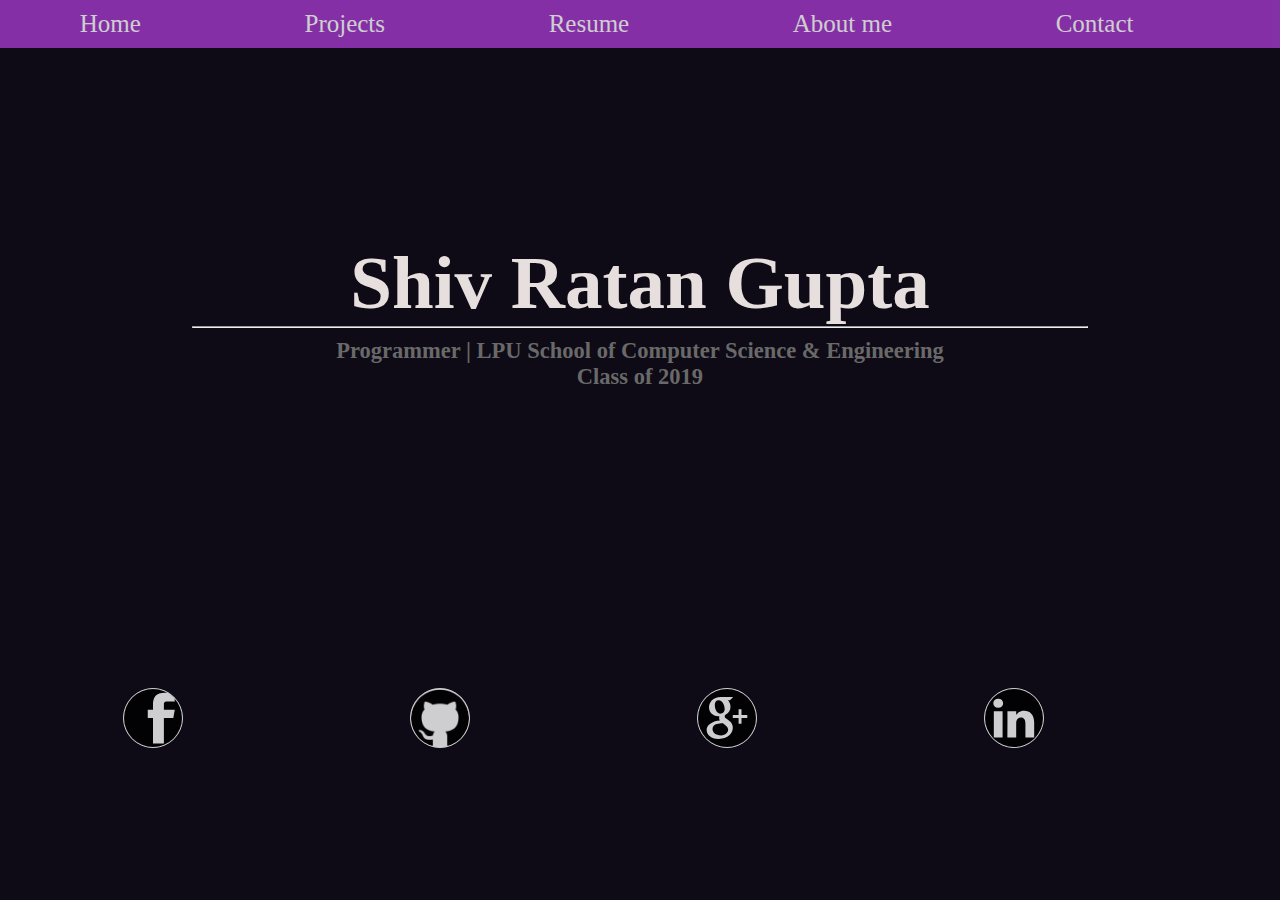
==== index.html @ 53642d0d "added projects link and changed title name" ====
<!DOCTYPE html>
<html>
<head>
	<title>Shiv Ratan Gupta|Home</title>
	<meta charset="utf-8">
	<meta http-equiv="X-UA-Compatible" content="IE-edge">
	<meta name="viewport" content="width=device-width, initial-scale=1">
	<link rel="stylesheet" type="text/css" href="style.css">
</head>
<body>
<header>
	<nav id="navbar">
		<div>
			<a href="index.html"><span class="links">Home</span></a>
			<a href="projects.html"><span class="links">Projects</span></a>
			<a href="#"><span class="links">Resume</span></a>
			<a href="#"><span class="links">About me</span></a>
			<a href="#"><span class="links">Contact</span></a>
		</div>
	</nav>
</header>
<div id="brand-name">
	<h1>Shiv Ratan Gupta<hr></h1>
	<h2>Programmer | LPU School of Computer Science & Engineering<br>Class of 2019</h2>
</div>
<div id="social-bar">
	<a href="https://facebook.com/shivratan.gupta.31" target="_blank"><img src="img/logo_fb.svg" class="icon"></a>
	<a href="https://github.com/shivratangupta" target="_blank"><img src="img/logo_github.png" class="icon"></a>
	<a href="https://plus.google.com/u/0/109698714185517466716" target="_blank"><img src="img/logo_googleplus.svg" class="icon"></a>
	<a href="https://www.linkedin.com/in/shiv-ratan-gupta-a67625125?trk=nav_responsive_tab_profile" target="_blank"><img src="img/logo_linkedin.svg" class="icon"></a>
	
</div>
</body>
</html>
---- style.css ----
* {
	box-sizing: border-box;
	margin: 0px;
	padding: 0px;
}

body {
	background: url();
	background-color: #0e0b16;
}

#navbar {
	min-height: 5vh;
	background-color: #a239ca;
	width: 100%;
	padding: 10px 0px;
	opacity: .8;
}

a {
	text-decoration: none;
}

.links {
	color: white;
	font-size: 30px;
	margin: 0% 6%;
	padding: 10px 3px;
}

.links:hover {
	background-color: white;
	color: black;
	
}

#brand-name {
	width: 100%;
	position: relative;
	min-height: 70vh;
	padding: 15%;
	padding-bottom: 0%;
	text-align: center;
}

h1 {
	font-size: 100px;
	color: #e7dfdd;
}

h2 {
	font-size: 30px;
	color: dimgray;
	margin-top: 10px;
}

#social-bar {
	width: 100%;
	height: 80px;
	margin: auto;
	padding: 10px;
}

.icon {
	width: 80px;
	height: 80px;
	border-radius: 80px;
	border: 1px solid white;
	opacity: .8;
	float: left;
	margin: 0% 9%;
	background-color: white;
}

.icon:hover {
	background-color: blue;
}

#content {
	margin-top: 80px;
}

.projects {
	width: 48%;
	height: 200px;
	background-color: white;
	margin: 1%;
	opacity: .6;
	float: left;
	text-align: center;
	padding: 84px 0px;
	font-size: 2em;
}

.project-links {
	color: dimgray;
	padding: 84px 0px;
}

.projects:hover {
	background-color: purple;
}

.project-links:hover {
	color: white;
}

@media (min-width: 1320px) {
	.links {
		margin: 0% 6%;
	}
}

@media (min-width: 1120px) and (max-width: 1319px) {
	.links {
		margin: 0% 6%;
		font-size: 25px;
	}

	h1 {
		font-size: 75px;
	}

	h2 {
		font-size: 22.5px;
	}

	.icon {
		width: 60px;
		height: 60px;
		border-radius: 60px;
		margin: 0% 9%;
	}
}

@media (min-width: 992px) and (max-width: 1119px) {
	.links {
		margin: 0% 5.5%;
		font-size: 25px;
	}

	h1 {
		font-size: 75px;
	}

	h2 {
		font-size: 22.5px;
	}

	.icon {
		width: 60px;
		height: 60px;
		border-radius: 60px;
		margin: 0% 9%;
	}

	.projects {
		width: 48%;
	}
}

@media (min-width: 892px) and (max-width: 991px) {
	.links {
		margin: 0% 5%;
		font-size: 25px;
	}

	#brand-name {
		padding-top: 20%;
	}

	h1 {
		font-size: 75px;
	}

	h2 {
		font-size: 22.5px;
	}

	.icon {
		width: 60px;
		height: 60px;
		border-radius: 60px;
		margin: 0% 9%;
	}
	.projects {
		width: 48%;
	}
}

@media (min-width: 732px) and (max-width: 891px) {
	.links {
		margin: 0% 5%;
		font-size: 20px;
	}

	#brand-name {
		padding-top: 25%;
	}

	h1 {
		font-size: 65px;
	}

	h2 {
		font-size: 19px;
	}

	.icon {
		width: 52px;
		height: 52px;
		border-radius: 52px;
		margin: 0% 8.5%;
	}

	.projects {
		width: 48%;
	}
}

@media (min-width: 550px) and (max-width: 731px) {
	.links {
		margin: 0% 4.5%;
		font-size: 16px;
	}

	#brand-name {
		padding-top: 30%;
	}

	h1 {
		font-size: 55px;
	}

	h2 {
		font-size: 15px;
	}

	.icon {
		width: 44px;
		height: 44px;
		border-radius: 44px;
		margin: 0% 8%;
	}

	.projects {
		width: 98%;
	}
}

@media (min-width: 550px) and (max-width: 608px) {
	h1 {
		font-size: 49.8px;
	}

	h2 {
		font-size: 14px;
	}

	.projects {
		width: 98%;
	}
}

@media (min-width: 450px) and (max-width: 549px) {
	.links {
		margin: 0% 4%;
		font-size: 14px;
	}

	#brand-name {
		padding-top: 35%;
	}

	h1 {
		font-size: 45px;
	}

	h2 {
		font-size: 14px;
	}

	.icon {
		width: 36px;
		height: 36px;
		border-radius: 36px;
		margin: 0% 8%;
	}

	.projects {
		width: 98%;
	}
}

@media (min-width: 340px) and (max-width: 449px) {
	.links {
		margin: 0% 3%;
		font-size: 12px;
	}

	#brand-name {
		padding-top: 40%;
	}

	h1 {
		font-size: 45px;
	}

	h2 {
		font-size: 14px;
	}

	.icon {
		width: 35px;
		height: 35px;
		border-radius: 35px;
		margin: 0% 7%;
	}

	.projects {
		width: 98%;
	}
}

@media (min-width: 296px) and (max-width: 339px) {
	.links {
		margin: 0% 2%;
		font-size: 12px;
	}

	#brand-name {
		padding-top: 45%;
	}

	h1 {
		font-size: 40px;
	}

	h2 {
		font-size: 14px;
	}

	.icon {
		width: 33px;
		height: 33px;
		border-radius: 33px;
		margin: 0% 6.5%;
	}

	.projects {
		width: 98%;
	}
}

@media (max-width: 295px) {
	.links {
		margin: 0% 0%;
		font-size: 11px;
	}

	#brand-name {
		padding-top: 55%;
	}

	h1 {
		font-size: 35px;
	}

	h2 {
		font-size: 14px;
		line-height: 1.5em;
	}

	.icon {
		width: 32px;
		height: 32px;
		border-radius: 32px;
		margin: 0% 5%;
	}

	.projects {
		width: 98%;
	}
}
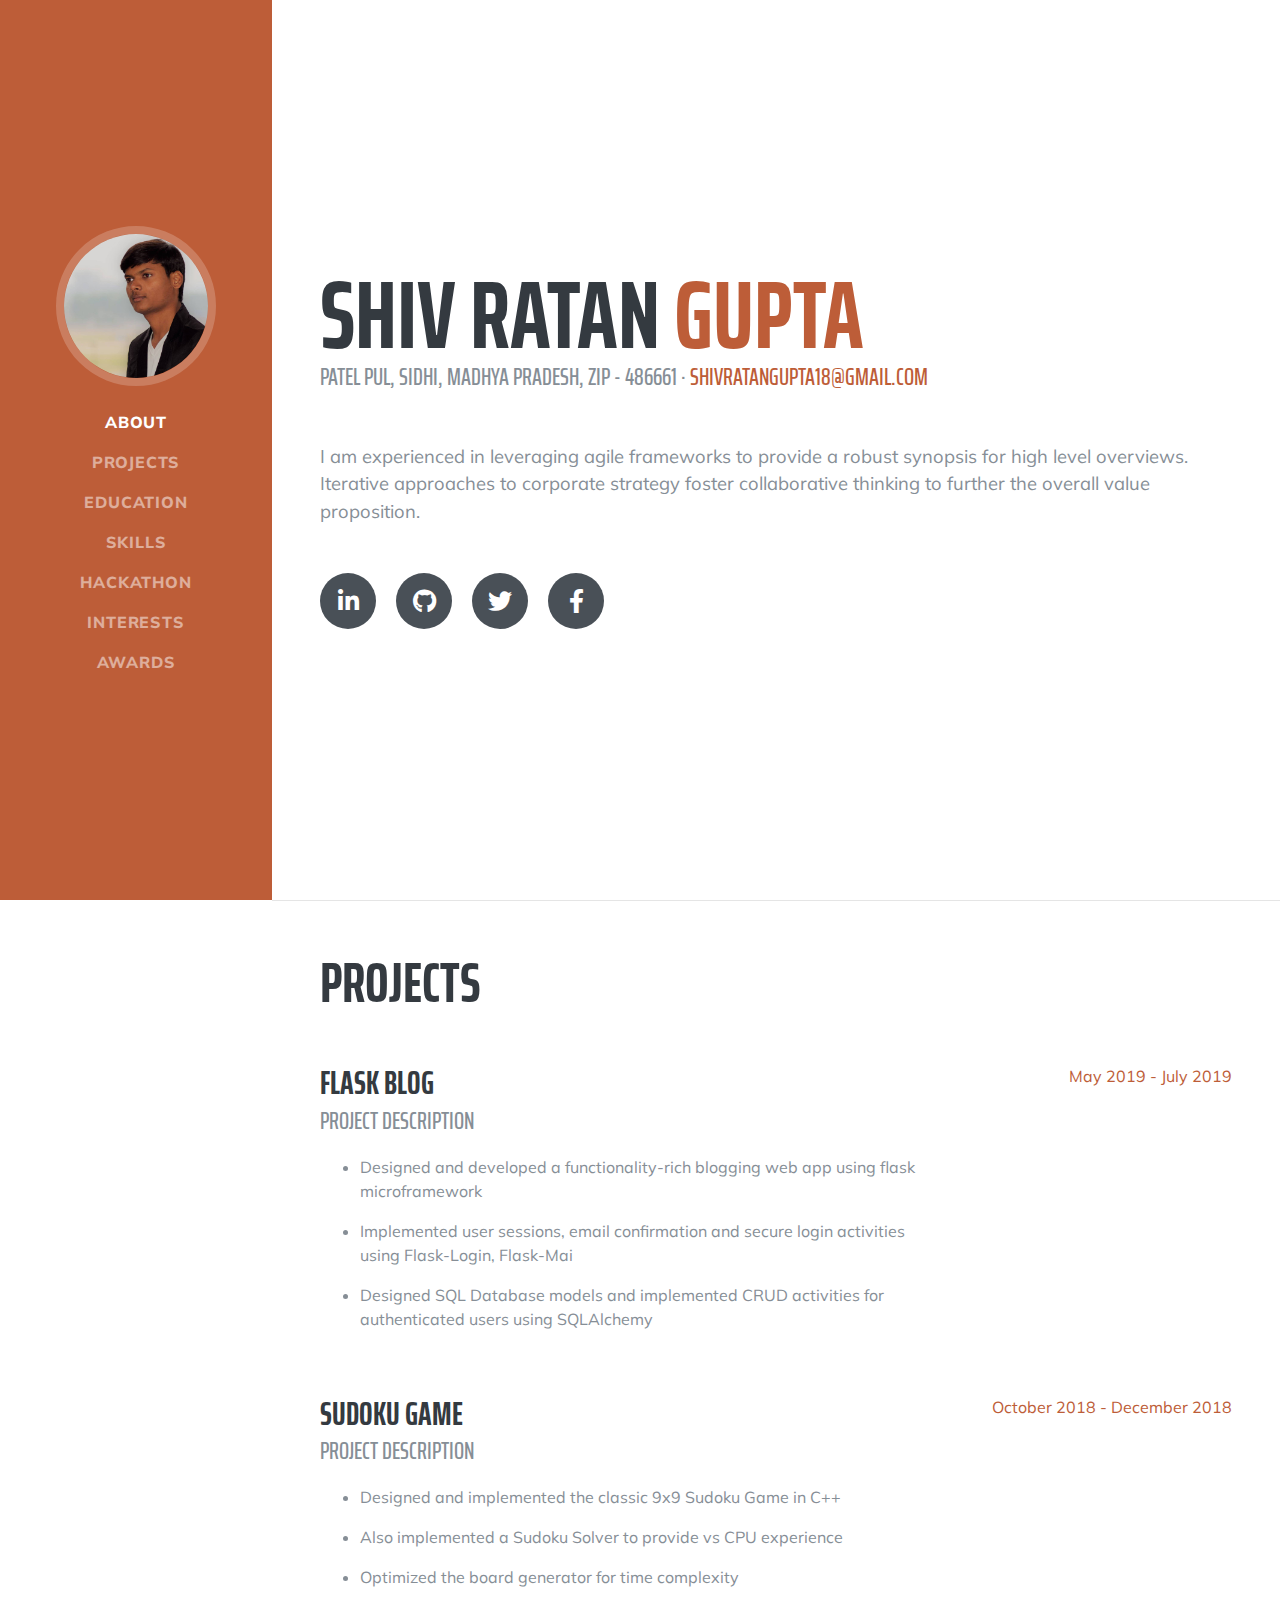
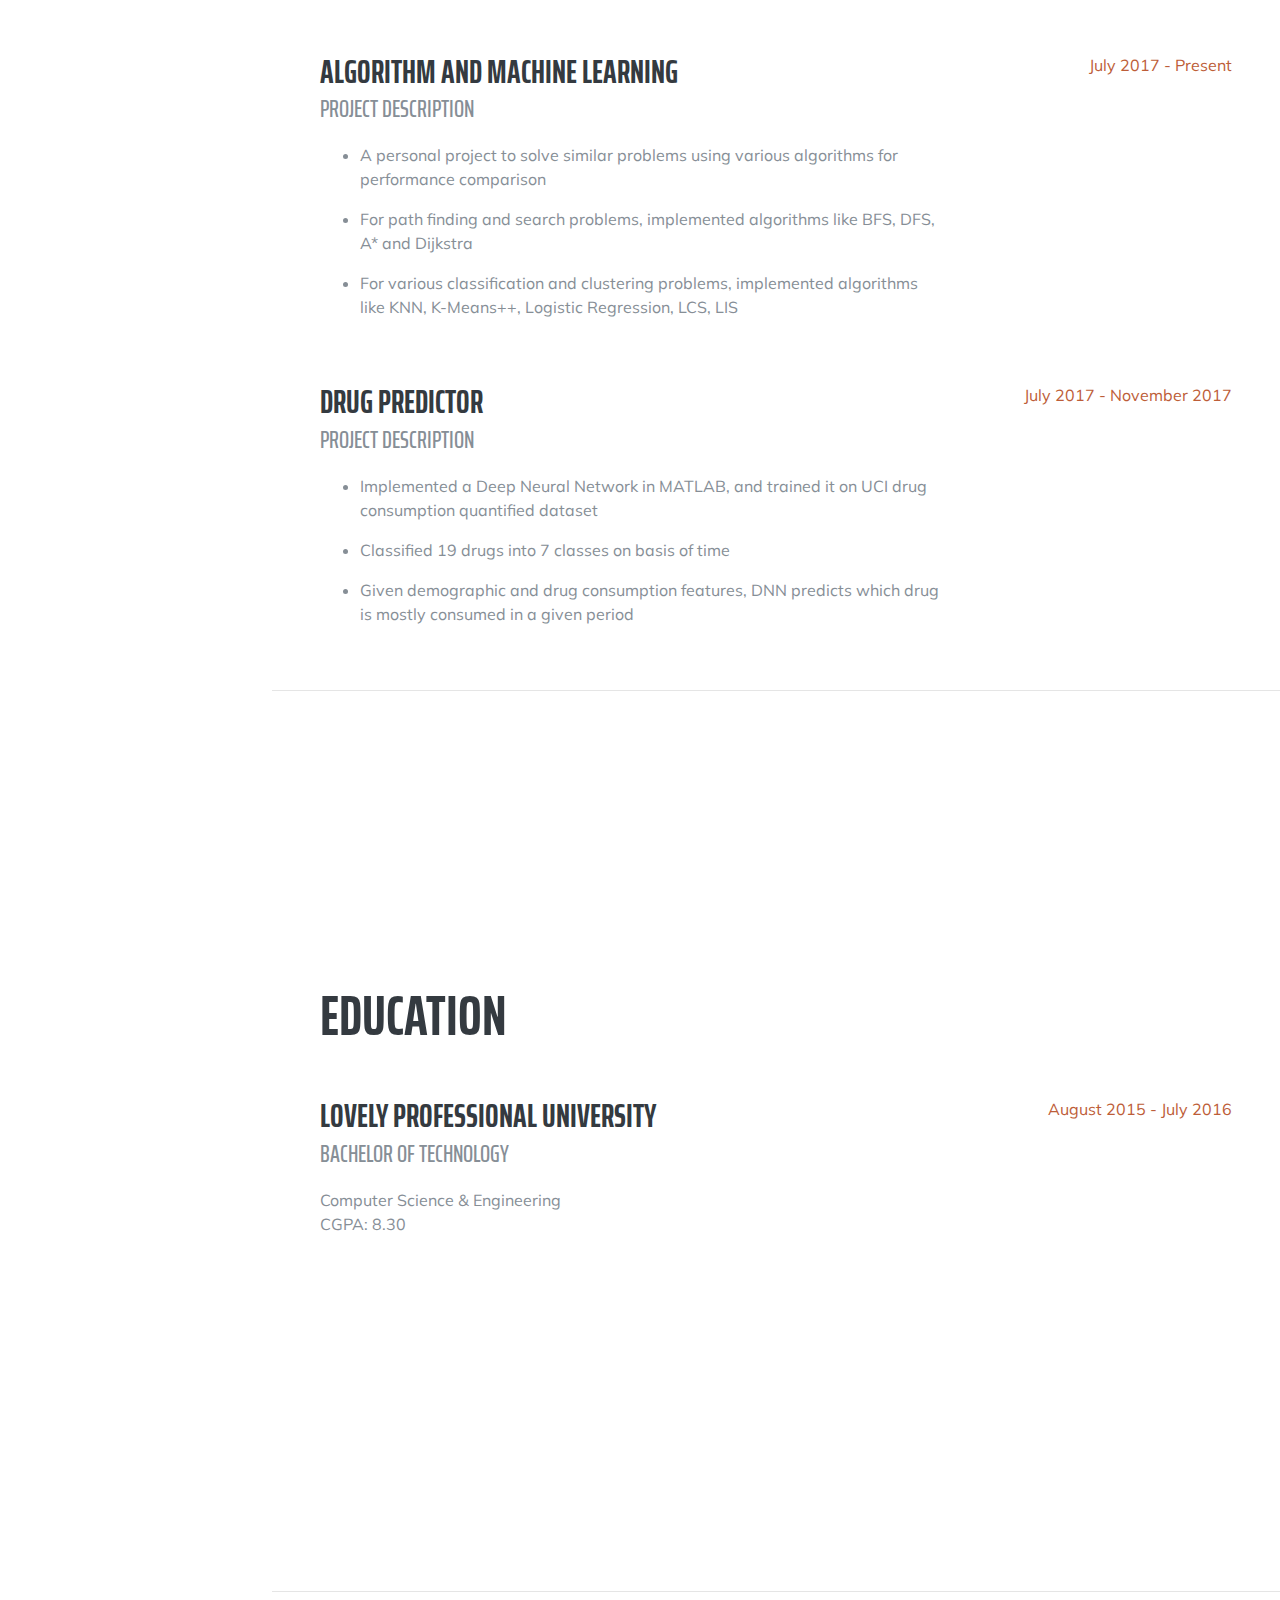
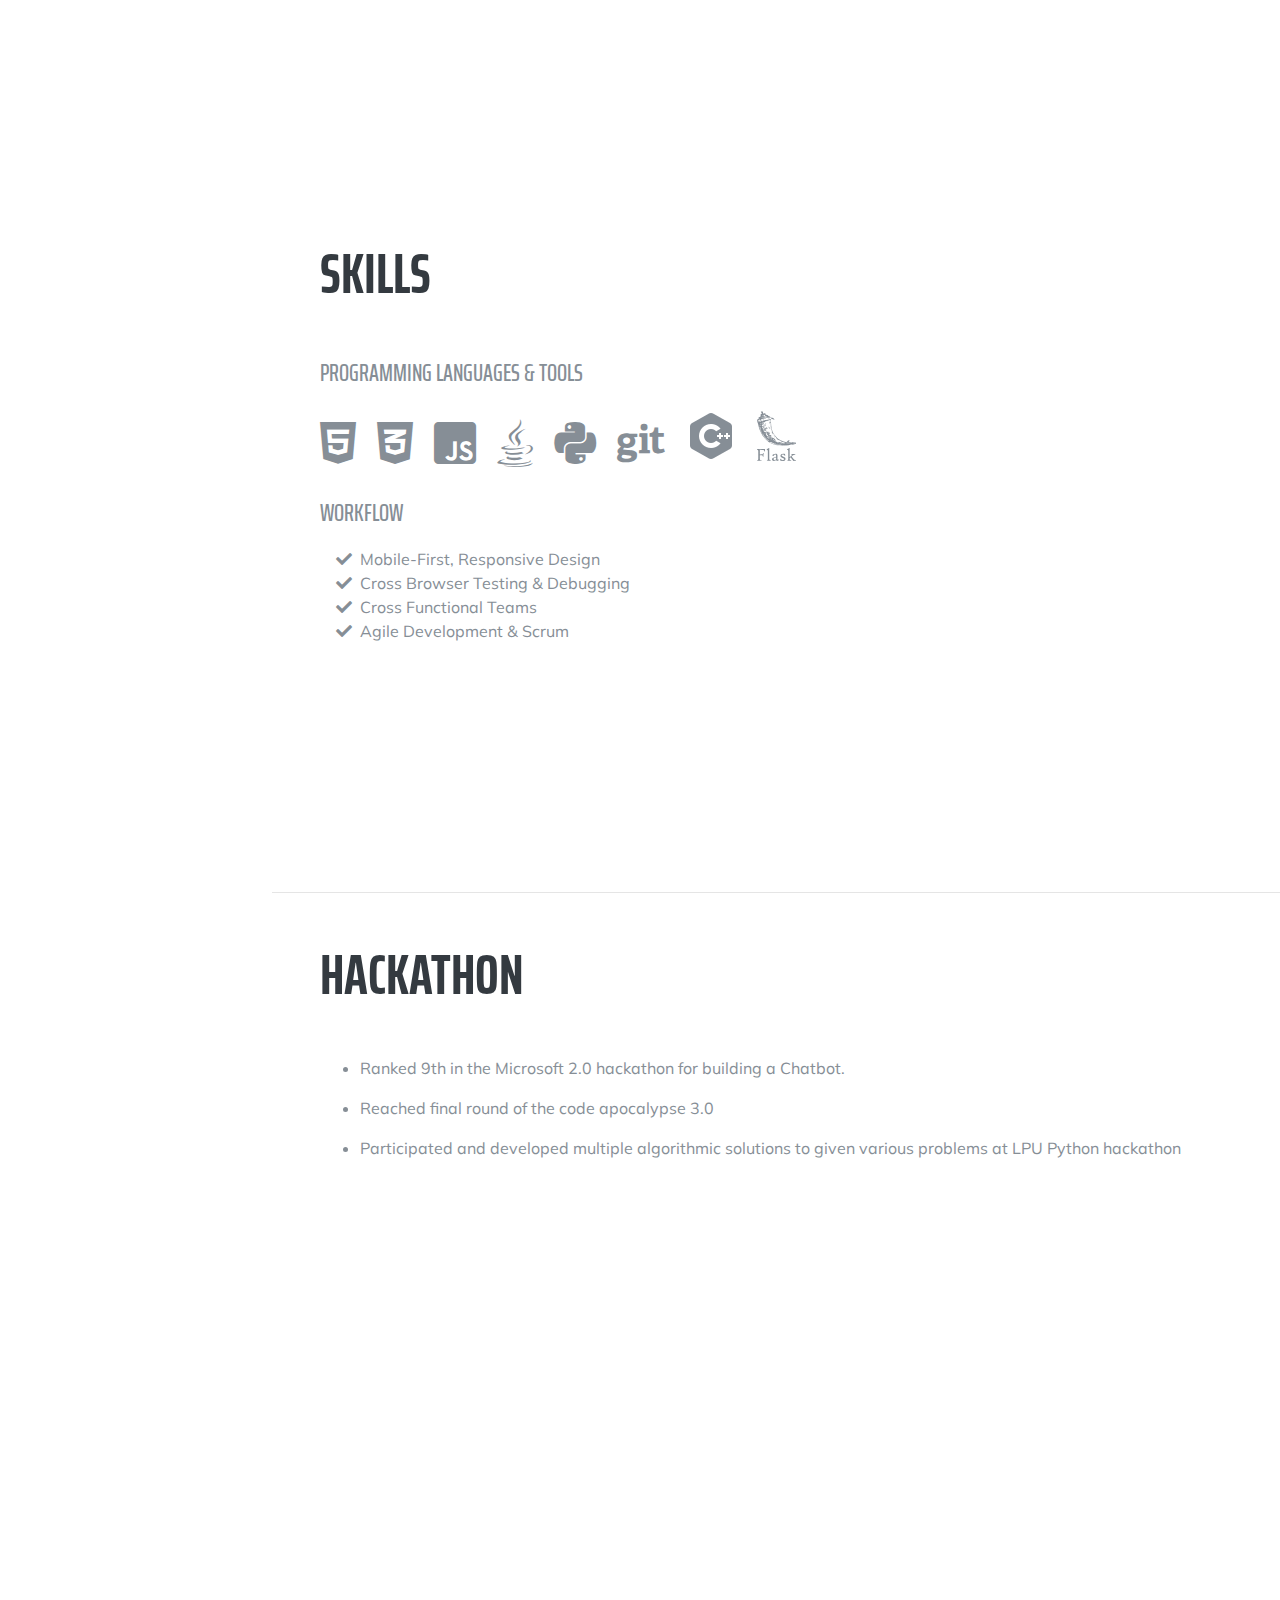
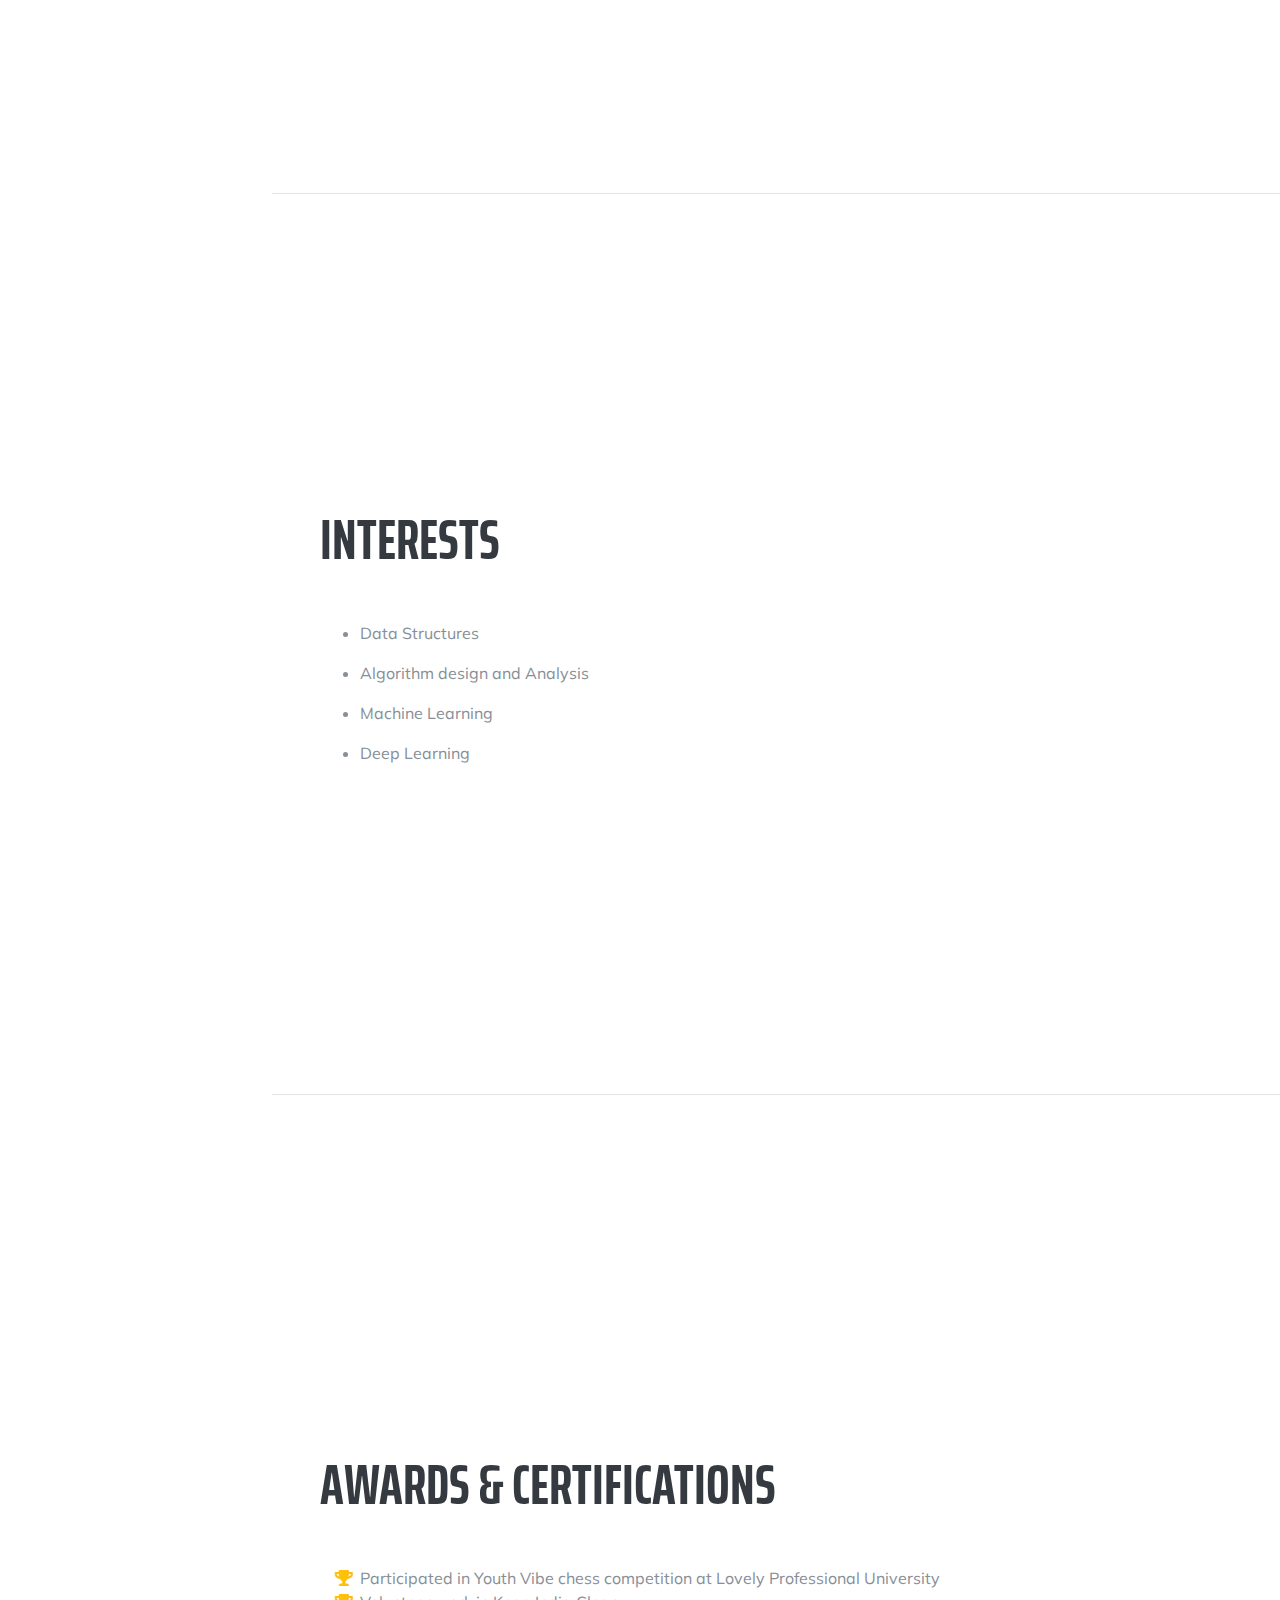
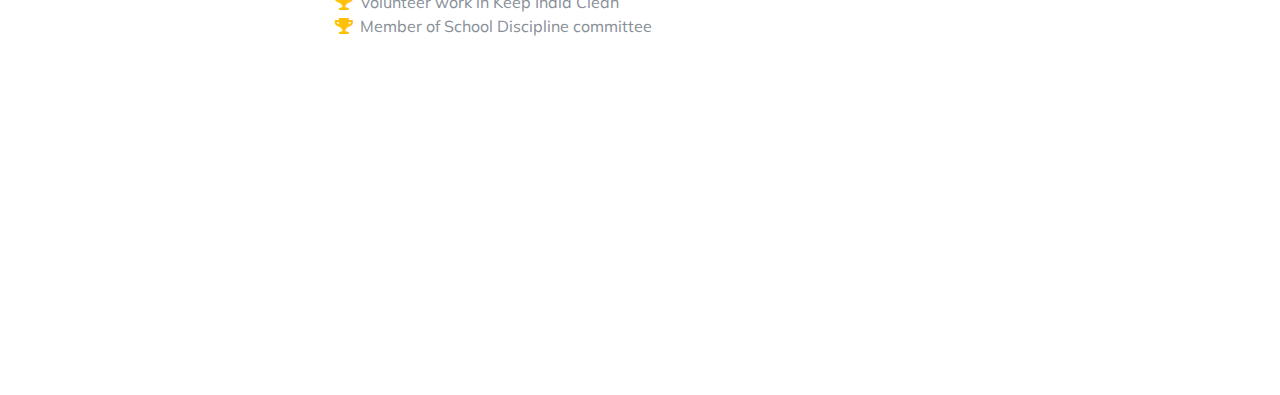
==== commit 6b005cc7: "add new version" ====
--- a/index.html
+++ b/index.html
@@ -1,34 +1,301 @@
 <!DOCTYPE html>
-<html>
+<html lang="en">
+
 <head>
-	<title>Shiv Ratan Gupta|Home</title>
-	<meta charset="utf-8">
-	<meta http-equiv="X-UA-Compatible" content="IE-edge">
-	<meta name="viewport" content="width=device-width, initial-scale=1">
-	<link rel="stylesheet" type="text/css" href="style.css">
+
+  <meta charset="utf-8">
+  <meta name="viewport" content="width=device-width, initial-scale=1, shrink-to-fit=no">
+  <meta name="description" content="">
+  <meta name="author" content="">
+
+  <title>Resume - Start Bootstrap Theme</title>
+
+  <!-- Bootstrap core CSS -->
+  <link href="vendor/bootstrap/css/bootstrap.min.css" rel="stylesheet">
+
+  <!-- Custom fonts for this template -->
+  <link href="https://fonts.googleapis.com/css?family=Saira+Extra+Condensed:500,700" rel="stylesheet">
+  <link href="https://fonts.googleapis.com/css?family=Muli:400,400i,800,800i" rel="stylesheet">
+  <link href="vendor/fontawesome-free/css/all.min.css" rel="stylesheet">
+
+  <!-- Custom styles for this template -->
+  <link href="css/resume.min.css" rel="stylesheet">
+
 </head>
-<body>
-<header>
-	<nav id="navbar">
-		<div>
-			<a href="index.html"><span class="links">Home</span></a>
-			<a href="projects.html"><span class="links">Projects</span></a>
-			<a href="#"><span class="links">Resume</span></a>
-			<a href="#"><span class="links">About me</span></a>
-			<a href="#"><span class="links">Contact</span></a>
-		</div>
-	</nav>
-</header>
-<div id="brand-name">
-	<h1>Shiv Ratan Gupta<hr></h1>
-	<h2>Programmer | LPU School of Computer Science & Engineering<br>Class of 2019</h2>
-</div>
-<div id="social-bar">
-	<a href="https://facebook.com/shivratan.gupta.31" target="_blank"><img src="img/logo_fb.svg" class="icon"></a>
-	<a href="https://github.com/shivratangupta" target="_blank"><img src="img/logo_github.png" class="icon"></a>
-	<a href="https://plus.google.com/u/0/109698714185517466716" target="_blank"><img src="img/logo_googleplus.svg" class="icon"></a>
-	<a href="https://www.linkedin.com/in/shiv-ratan-gupta-a67625125?trk=nav_responsive_tab_profile" target="_blank"><img src="img/logo_linkedin.svg" class="icon"></a>
-	
-</div>
+
+<body id="page-top">
+
+  <nav class="navbar navbar-expand-lg navbar-dark bg-primary fixed-top" id="sideNav">
+    <a class="navbar-brand js-scroll-trigger" href="#page-top">
+      <span class="d-block d-lg-none">Clarence Taylor</span>
+      <span class="d-none d-lg-block">
+        <img class="img-fluid img-profile rounded-circle mx-auto mb-2" src="img/profile.jpg" alt="">
+      </span>
+    </a>
+    <button class="navbar-toggler" type="button" data-toggle="collapse" data-target="#navbarSupportedContent" aria-controls="navbarSupportedContent" aria-expanded="false" aria-label="Toggle navigation">
+      <span class="navbar-toggler-icon"></span>
+    </button>
+    <div class="collapse navbar-collapse" id="navbarSupportedContent">
+      <ul class="navbar-nav">
+        <li class="nav-item">
+          <a class="nav-link js-scroll-trigger" href="#about">About</a>
+        </li>
+        <li class="nav-item">
+          <a class="nav-link js-scroll-trigger" href="#experience">Projects</a>
+        </li>
+        <li class="nav-item">
+          <a class="nav-link js-scroll-trigger" href="#education">Education</a>
+        </li>
+        <li class="nav-item">
+          <a class="nav-link js-scroll-trigger" href="#skills">Skills</a>
+        </li>
+        <li class="nav-item">
+          <a class="nav-link js-scroll-trigger" href="#hackathon">hackathon</a>
+        </li>
+        <li class="nav-item">
+          <a class="nav-link js-scroll-trigger" href="#interests">Interests</a>
+        </li>
+        <li class="nav-item">
+          <a class="nav-link js-scroll-trigger" href="#awards">Awards</a>
+        </li>
+      </ul>
+    </div>
+  </nav>
+
+  <div class="container-fluid p-0">
+
+    <section class="resume-section p-3 p-lg-5 d-flex align-items-center" id="about">
+      <div class="w-100">
+        <h1 class="mb-0">Shiv Ratan
+          <span class="text-primary">Gupta</span>
+        </h1>
+        <div class="subheading mb-5">Patel Pul, Sidhi, Madhya Pradesh, ZIP - 486661 ·
+          <a href="mailto:shivratangupta18@gmail.com">shivratangupta18@gmail.com</a>
+        </div>
+        <p class="lead mb-5">I am experienced in leveraging agile frameworks to provide a robust synopsis for high level overviews. Iterative approaches to corporate strategy foster collaborative thinking to further the overall value proposition.</p>
+        <div class="social-icons">
+          <a href="https://www.linkedin.com/in/shiv-ratan-gupta/" target="_blank">
+            <i class="fab fa-linkedin-in"></i>
+          </a>
+          <a href="https://github.com/shivratangupta" target="_blank">
+            <i class="fab fa-github"></i>
+          </a>
+          <a href="#">
+            <i class="fab fa-twitter"></i>
+          </a>
+          <a href="https://www.facebook.com/shivratangupta18" target="_blank">
+            <i class="fab fa-facebook-f"></i>
+          </a>
+        </div>
+      </div>
+    </section>
+
+    <hr class="m-0">
+
+    <section class="resume-section p-3 p-lg-5 d-flex justify-content-center" id="experience">
+      <div class="w-100">
+        <h2 class="mb-5">Projects</h2>
+
+        <div class="resume-item d-flex flex-column flex-md-row justify-content-between mb-5">
+          <div class="resume-content">
+            <h3 class="mb-0">Flask Blog</h3>
+            <div class="subheading mb-3">Project Description</div>
+            <ul>
+              <li><p>Designed and developed a functionality-rich blogging web app using flask microframework </p></li>
+              <li><p>Implemented user sessions, email confirmation and secure login activities using Flask-Login, Flask-Mai</p></li>
+              <li><p>Designed SQL Database models and implemented CRUD activities for authenticated users using SQLAlchemy</p></li>
+            </ul>
+          </div>
+          <div class="resume-date text-md-right">
+            <span class="text-primary">May 2019 - July 2019</span>
+          </div>
+        </div>
+
+        <div class="resume-item d-flex flex-column flex-md-row justify-content-between mb-5">
+          <div class="resume-content">
+            <h3 class="mb-0">Sudoku Game</h3>
+            <div class="subheading mb-3">Project Description</div>
+            <ul>
+              <li><p>Designed and implemented the classic 9x9 Sudoku Game in C++</p></li>
+              <li><p>Also implemented a Sudoku Solver to provide vs CPU experience</p></li>
+              <li><p>Optimized the board generator for time complexity</p></li>
+            </ul>
+          </div>
+          <div class="resume-date text-md-right">
+            <span class="text-primary">October 2018 - December 2018</span>
+          </div>
+        </div>
+
+        <div class="resume-item d-flex flex-column flex-md-row justify-content-between mb-5">
+          <div class="resume-content">
+            <h3 class="mb-0">Algorithm and Machine Learning</h3>
+            <div class="subheading mb-3">Project Description</div>
+            <ul>
+              <li><p>A personal project to solve similar problems using various algorithms for performance comparison</p></li>
+              <li><p>For path finding and search problems, implemented algorithms like BFS, DFS, A* and Dijkstra</p></li>
+              <li><p>For various classification and clustering problems, implemented algorithms like KNN, K-Means++, Logistic Regression, LCS,  LIS</p></li>
+            </ul>
+          </div>
+          <div class="resume-date text-md-right">
+            <span class="text-primary">July 2017 - Present</span>
+          </div>
+        </div>
+
+        <div class="resume-item d-flex flex-column flex-md-row justify-content-between">
+          <div class="resume-content">
+            <h3 class="mb-0">Drug Predictor</h3>
+            <div class="subheading mb-3">Project Description</div>
+            <ul>
+              <li><p>Implemented a Deep Neural Network in MATLAB, and trained it on UCI drug consumption quantified dataset</p></li>
+              <li><p>Classified 19 drugs into 7 classes on basis of time</p></li>
+              <li><p>Given demographic and drug consumption features, DNN predicts which drug is mostly consumed in a given period</p></li>
+            </ul>
+          </div>
+          <div class="resume-date text-md-right">
+            <span class="text-primary">July 2017 - November 2017</span>
+          </div>
+        </div>
+
+      </div>
+
+    </section>
+
+    <hr class="m-0">
+
+    <section class="resume-section p-3 p-lg-5 d-flex align-items-center" id="education">
+      <div class="w-100">
+        <h2 class="mb-5">Education</h2>
+
+        <div class="resume-item d-flex flex-column flex-md-row justify-content-between mb-5">
+          <div class="resume-content">
+            <h3 class="mb-0">Lovely Professional University</h3>
+            <div class="subheading mb-3">Bachelor of Technology</div>
+            <div>Computer Science & Engineering</div>
+            <p>CGPA: 8.30</p>
+          </div>
+          <div class="resume-date text-md-right">
+            <span class="text-primary">August 2015 - July 2016</span>
+          </div>
+        </div>
+      </div>
+    </section>
+
+    <hr class="m-0">
+
+    <section class="resume-section p-3 p-lg-5 d-flex align-items-center" id="skills">
+      <div class="w-100">
+        <h2 class="mb-5">Skills</h2>
+
+        <div class="subheading mb-3">Programming Languages &amp; Tools</div>
+        <ul class="list-inline dev-icons">
+          <li class="list-inline-item">
+            <i class="fab fa-html5"></i>
+          </li>
+          <li class="list-inline-item">
+            <i class="fab fa-css3-alt"></i>
+          </li>
+          <li class="list-inline-item">
+            <i class="fab fa-js-square"></i>
+          </li>
+          <li class="list-inline-item">
+            <i class="fab fa-java"></i>
+          </li>
+          <li class="list-inline-item">
+            <i class="fab fa-python"></i>
+          </li>
+          <li class="list-inline-item">
+            <i class="fab fa-git"></i>
+          </li>
+          <li class="list-inline-item">
+            <i><div class="hover_change"></div></i>
+          </li>
+          <li class="list-inline-item">
+            <i><div class="hover_change_flask"></div></i>
+          </li>
+        </ul>
+
+        <div class="subheading mb-3">Workflow</div>
+        <ul class="fa-ul mb-0">
+          <li>
+            <i class="fa-li fa fa-check"></i>
+            Mobile-First, Responsive Design</li>
+          <li>
+            <i class="fa-li fa fa-check"></i>
+            Cross Browser Testing &amp; Debugging</li>
+          <li>
+            <i class="fa-li fa fa-check"></i>
+            Cross Functional Teams</li>
+          <li>
+            <i class="fa-li fa fa-check"></i>
+            Agile Development &amp; Scrum</li>
+        </ul>
+      </div>
+    </section>
+
+    <hr class="m-0">
+
+    <section class="resume-section p-3 p-lg-5 d-flex justify-content-center" id="hackathon">
+      <div class="w-100">
+        <h2 class="mb-5">Hackathon</h2>
+
+        <div class="resume-item d-flex flex-column flex-md-row justify-content-between mb-5">
+          <div class="resume-content">
+            <ul>
+              <li><p>Ranked 9th in the Microsoft 2.0 hackathon for building a Chatbot. </p></li>
+              <li><p>Reached final round of the code apocalypse 3.0</p></li>
+              <li><p>Participated and developed multiple algorithmic solutions to given various problems at LPU Python hackathon</p></li>
+            </ul>
+          </div>
+        </div>
+
+      </div>
+
+    </section>
+    <hr class="m-0">
+
+    <section class="resume-section p-3 p-lg-5 d-flex align-items-center" id="interests">
+      <div class="w-100">
+        <h2 class="mb-5">Interests</h2>
+        <ul>
+          <li><p>Data Structures</p></li>
+          <li><p>Algorithm design and Analysis</p></li>
+          <li><p>Machine Learning</p></li>
+          <li><p>Deep Learning</p></li>
+        </ul>
+      </div>
+    </section>
+
+    <hr class="m-0">
+
+    <section class="resume-section p-3 p-lg-5 d-flex align-items-center" id="awards">
+      <div class="w-100">
+        <h2 class="mb-5">Awards &amp; Certifications</h2>
+        <ul class="fa-ul mb-0">
+          <li>
+            <i class="fa-li fa fa-trophy text-warning"></i>
+            Participated in Youth Vibe chess competition at Lovely Professional University</li>
+          <li>
+            <i class="fa-li fa fa-trophy text-warning"></i>
+            Volunteer work in Keep India Clean</li>
+          <li>
+            <i class="fa-li fa fa-trophy text-warning"></i>
+            Member of School Discipline committee</li>
+        </ul>
+      </div>
+    </section>
+
+  </div>
+
+  <!-- Bootstrap core JavaScript -->
+  <script src="vendor/jquery/jquery.min.js"></script>
+  <script src="vendor/bootstrap/js/bootstrap.bundle.min.js"></script>
+
+  <!-- Plugin JavaScript -->
+  <script src="vendor/jquery-easing/jquery.easing.min.js"></script>
+
+  <!-- Custom scripts for this template -->
+  <script src="js/resume.min.js"></script>
+
 </body>
-</html>+
+</html>
--- a/vendor/fontawesome-free/css/all.min.css
+++ b/vendor/fontawesome-free/css/all.min.css
@@ -0,0 +1,5 @@
+/*!
+ * Font Awesome Free 5.9.0 by @fontawesome - https://fontawesome.com
+ * License - https://fontawesome.com/license/free (Icons: CC BY 4.0, Fonts: SIL OFL 1.1, Code: MIT License)
+ */
+.fa,.fab,.fal,.far,.fas{-moz-osx-font-smoothing:grayscale;-webkit-font-smoothing:antialiased;display:inline-block;font-style:normal;font-variant:normal;text-rendering:auto;line-height:1}.fa-lg{font-size:1.33333em;line-height:.75em;vertical-align:-.0667em}.fa-xs{font-size:.75em}.fa-sm{font-size:.875em}.fa-1x{font-size:1em}.fa-2x{font-size:2em}.fa-3x{font-size:3em}.fa-4x{font-size:4em}.fa-5x{font-size:5em}.fa-6x{font-size:6em}.fa-7x{font-size:7em}.fa-8x{font-size:8em}.fa-9x{font-size:9em}.fa-10x{font-size:10em}.fa-fw{text-align:center;width:1.25em}.fa-ul{list-style-type:none;margin-left:2.5em;padding-left:0}.fa-ul>li{position:relative}.fa-li{left:-2em;position:absolute;text-align:center;width:2em;line-height:inherit}.fa-border{border:.08em solid #eee;border-radius:.1em;padding:.2em .25em .15em}.fa-pull-left{float:left}.fa-pull-right{float:right}.fa.fa-pull-left,.fab.fa-pull-left,.fal.fa-pull-left,.far.fa-pull-left,.fas.fa-pull-left{margin-right:.3em}.fa.fa-pull-right,.fab.fa-pull-right,.fal.fa-pull-right,.far.fa-pull-right,.fas.fa-pull-right{margin-left:.3em}.fa-spin{animation:fa-spin 2s infinite linear}.fa-pulse{animation:fa-spin 1s infinite steps(8)}@keyframes fa-spin{0%{transform:rotate(0deg)}to{transform:rotate(1turn)}}.fa-rotate-90{-ms-filter:"progid:DXImageTransform.Microsoft.BasicImage(rotation=1)";transform:rotate(90deg)}.fa-rotate-180{-ms-filter:"progid:DXImageTransform.Microsoft.BasicImage(rotation=2)";transform:rotate(180deg)}.fa-rotate-270{-ms-filter:"progid:DXImageTransform.Microsoft.BasicImage(rotation=3)";transform:rotate(270deg)}.fa-flip-horizontal{-ms-filter:"progid:DXImageTransform.Microsoft.BasicImage(rotation=0, mirror=1)";transform:scaleX(-1)}.fa-flip-vertical{transform:scaleY(-1)}.fa-flip-both,.fa-flip-horizontal.fa-flip-vertical,.fa-flip-vertical{-ms-filter:"progid:DXImageTransform.Microsoft.BasicImage(rotation=2, mirror=1)"}.fa-flip-both,.fa-flip-horizontal.fa-flip-vertical{transform:scale(-1)}:root .fa-flip-both,:root .fa-flip-horizontal,:root .fa-flip-vertical,:root .fa-rotate-90,:root .fa-rotate-180,:root .fa-rotate-270{filter:none}.fa-stack{display:inline-block;height:2em;line-height:2em;position:relative;vertical-align:middle;width:2.5em}.fa-stack-1x,.fa-stack-2x{left:0;position:absolute;text-align:center;width:100%}.fa-stack-1x{line-height:inherit}.fa-stack-2x{font-size:2em}.fa-inverse{color:#fff}.fa-500px:before{content:"\f26e"}.fa-accessible-icon:before{content:"\f368"}.fa-accusoft:before{content:"\f369"}.fa-acquisitions-incorporated:before{content:"\f6af"}.fa-ad:before{content:"\f641"}.fa-address-book:before{content:"\f2b9"}.fa-address-card:before{content:"\f2bb"}.fa-adjust:before{content:"\f042"}.fa-adn:before{content:"\f170"}.fa-adobe:before{content:"\f778"}.fa-adversal:before{content:"\f36a"}.fa-affiliatetheme:before{content:"\f36b"}.fa-air-freshener:before{content:"\f5d0"}.fa-airbnb:before{content:"\f834"}.fa-algolia:before{content:"\f36c"}.fa-align-center:before{content:"\f037"}.fa-align-justify:before{content:"\f039"}.fa-align-left:before{content:"\f036"}.fa-align-right:before{content:"\f038"}.fa-alipay:before{content:"\f642"}.fa-allergies:before{content:"\f461"}.fa-amazon:before{content:"\f270"}.fa-amazon-pay:before{content:"\f42c"}.fa-ambulance:before{content:"\f0f9"}.fa-american-sign-language-interpreting:before{content:"\f2a3"}.fa-amilia:before{content:"\f36d"}.fa-anchor:before{content:"\f13d"}.fa-android:before{content:"\f17b"}.fa-angellist:before{content:"\f209"}.fa-angle-double-down:before{content:"\f103"}.fa-angle-double-left:before{content:"\f100"}.fa-angle-double-right:before{content:"\f101"}.fa-angle-double-up:before{content:"\f102"}.fa-angle-down:before{content:"\f107"}.fa-angle-left:before{content:"\f104"}.fa-angle-right:before{content:"\f105"}.fa-angle-up:before{content:"\f106"}.fa-angry:before{content:"\f556"}.fa-angrycreative:before{content:"\f36e"}.fa-angular:before{content:"\f420"}.fa-ankh:before{content:"\f644"}.fa-app-store:before{content:"\f36f"}.fa-app-store-ios:before{content:"\f370"}.fa-apper:before{content:"\f371"}.fa-apple:before{content:"\f179"}.fa-apple-alt:before{content:"\f5d1"}.fa-apple-pay:before{content:"\f415"}.fa-archive:before{content:"\f187"}.fa-archway:before{content:"\f557"}.fa-arrow-alt-circle-down:before{content:"\f358"}.fa-arrow-alt-circle-left:before{content:"\f359"}.fa-arrow-alt-circle-right:before{content:"\f35a"}.fa-arrow-alt-circle-up:before{content:"\f35b"}.fa-arrow-circle-down:before{content:"\f0ab"}.fa-arrow-circle-left:before{content:"\f0a8"}.fa-arrow-circle-right:before{content:"\f0a9"}.fa-arrow-circle-up:before{content:"\f0aa"}.fa-arrow-down:before{content:"\f063"}.fa-arrow-left:before{content:"\f060"}.fa-arrow-right:before{content:"\f061"}.fa-arrow-up:before{content:"\f062"}.fa-arrows-alt:before{content:"\f0b2"}.fa-arrows-alt-h:before{content:"\f337"}.fa-arrows-alt-v:before{content:"\f338"}.fa-artstation:before{content:"\f77a"}.fa-assistive-listening-systems:before{content:"\f2a2"}.fa-asterisk:before{content:"\f069"}.fa-asymmetrik:before{content:"\f372"}.fa-at:before{content:"\f1fa"}.fa-atlas:before{content:"\f558"}.fa-atlassian:before{content:"\f77b"}.fa-atom:before{content:"\f5d2"}.fa-audible:before{content:"\f373"}.fa-audio-description:before{content:"\f29e"}.fa-autoprefixer:before{content:"\f41c"}.fa-avianex:before{content:"\f374"}.fa-aviato:before{content:"\f421"}.fa-award:before{content:"\f559"}.fa-aws:before{content:"\f375"}.fa-baby:before{content:"\f77c"}.fa-baby-carriage:before{content:"\f77d"}.fa-backspace:before{content:"\f55a"}.fa-backward:before{content:"\f04a"}.fa-bacon:before{content:"\f7e5"}.fa-balance-scale:before{content:"\f24e"}.fa-balance-scale-left:before{content:"\f515"}.fa-balance-scale-right:before{content:"\f516"}.fa-ban:before{content:"\f05e"}.fa-band-aid:before{content:"\f462"}.fa-bandcamp:before{content:"\f2d5"}.fa-barcode:before{content:"\f02a"}.fa-bars:before{content:"\f0c9"}.fa-baseball-ball:before{content:"\f433"}.fa-basketball-ball:before{content:"\f434"}.fa-bath:before{content:"\f2cd"}.fa-battery-empty:before{content:"\f244"}.fa-battery-full:before{content:"\f240"}.fa-battery-half:before{content:"\f242"}.fa-battery-quarter:before{content:"\f243"}.fa-battery-three-quarters:before{content:"\f241"}.fa-battle-net:before{content:"\f835"}.fa-bed:before{content:"\f236"}.fa-beer:before{content:"\f0fc"}.fa-behance:before{content:"\f1b4"}.fa-behance-square:before{content:"\f1b5"}.fa-bell:before{content:"\f0f3"}.fa-bell-slash:before{content:"\f1f6"}.fa-bezier-curve:before{content:"\f55b"}.fa-bible:before{content:"\f647"}.fa-bicycle:before{content:"\f206"}.fa-biking:before{content:"\f84a"}.fa-bimobject:before{content:"\f378"}.fa-binoculars:before{content:"\f1e5"}.fa-biohazard:before{content:"\f780"}.fa-birthday-cake:before{content:"\f1fd"}.fa-bitbucket:before{content:"\f171"}.fa-bitcoin:before{content:"\f379"}.fa-bity:before{content:"\f37a"}.fa-black-tie:before{content:"\f27e"}.fa-blackberry:before{content:"\f37b"}.fa-blender:before{content:"\f517"}.fa-blender-phone:before{content:"\f6b6"}.fa-blind:before{content:"\f29d"}.fa-blog:before{content:"\f781"}.fa-blogger:before{content:"\f37c"}.fa-blogger-b:before{content:"\f37d"}.fa-bluetooth:before{content:"\f293"}.fa-bluetooth-b:before{content:"\f294"}.fa-bold:before{content:"\f032"}.fa-bolt:before{content:"\f0e7"}.fa-bomb:before{content:"\f1e2"}.fa-bone:before{content:"\f5d7"}.fa-bong:before{content:"\f55c"}.fa-book:before{content:"\f02d"}.fa-book-dead:before{content:"\f6b7"}.fa-book-medical:before{content:"\f7e6"}.fa-book-open:before{content:"\f518"}.fa-book-reader:before{content:"\f5da"}.fa-bookmark:before{content:"\f02e"}.fa-bootstrap:before{content:"\f836"}.fa-border-all:before{content:"\f84c"}.fa-border-none:before{content:"\f850"}.fa-border-style:before{content:"\f853"}.fa-bowling-ball:before{content:"\f436"}.fa-box:before{content:"\f466"}.fa-box-open:before{content:"\f49e"}.fa-boxes:before{content:"\f468"}.fa-braille:before{content:"\f2a1"}.fa-brain:before{content:"\f5dc"}.fa-bread-slice:before{content:"\f7ec"}.fa-briefcase:before{content:"\f0b1"}.fa-briefcase-medical:before{content:"\f469"}.fa-broadcast-tower:before{content:"\f519"}.fa-broom:before{content:"\f51a"}.fa-brush:before{content:"\f55d"}.fa-btc:before{content:"\f15a"}.fa-buffer:before{content:"\f837"}.fa-bug:before{content:"\f188"}.fa-building:before{content:"\f1ad"}.fa-bullhorn:before{content:"\f0a1"}.fa-bullseye:before{content:"\f140"}.fa-burn:before{content:"\f46a"}.fa-buromobelexperte:before{content:"\f37f"}.fa-bus:before{content:"\f207"}.fa-bus-alt:before{content:"\f55e"}.fa-business-time:before{content:"\f64a"}.fa-buysellads:before{content:"\f20d"}.fa-calculator:before{content:"\f1ec"}.fa-calendar:before{content:"\f133"}.fa-calendar-alt:before{content:"\f073"}.fa-calendar-check:before{content:"\f274"}.fa-calendar-day:before{content:"\f783"}.fa-calendar-minus:before{content:"\f272"}.fa-calendar-plus:before{content:"\f271"}.fa-calendar-times:before{content:"\f273"}.fa-calendar-week:before{content:"\f784"}.fa-camera:before{content:"\f030"}.fa-camera-retro:before{content:"\f083"}.fa-campground:before{content:"\f6bb"}.fa-canadian-maple-leaf:before{content:"\f785"}.fa-candy-cane:before{content:"\f786"}.fa-cannabis:before{content:"\f55f"}.fa-capsules:before{content:"\f46b"}.fa-car:before{content:"\f1b9"}.fa-car-alt:before{content:"\f5de"}.fa-car-battery:before{content:"\f5df"}.fa-car-crash:before{content:"\f5e1"}.fa-car-side:before{content:"\f5e4"}.fa-caret-down:before{content:"\f0d7"}.fa-caret-left:before{content:"\f0d9"}.fa-caret-right:before{content:"\f0da"}.fa-caret-square-down:before{content:"\f150"}.fa-caret-square-left:before{content:"\f191"}.fa-caret-square-right:before{content:"\f152"}.fa-caret-square-up:before{content:"\f151"}.fa-caret-up:before{content:"\f0d8"}.fa-carrot:before{content:"\f787"}.fa-cart-arrow-down:before{content:"\f218"}.fa-cart-plus:before{content:"\f217"}.fa-cash-register:before{content:"\f788"}.fa-cat:before{content:"\f6be"}.fa-cc-amazon-pay:before{content:"\f42d"}.fa-cc-amex:before{content:"\f1f3"}.fa-cc-apple-pay:before{content:"\f416"}.fa-cc-diners-club:before{content:"\f24c"}.fa-cc-discover:before{content:"\f1f2"}.fa-cc-jcb:before{content:"\f24b"}.fa-cc-mastercard:before{content:"\f1f1"}.fa-cc-paypal:before{content:"\f1f4"}.fa-cc-stripe:before{content:"\f1f5"}.fa-cc-visa:before{content:"\f1f0"}.fa-centercode:before{content:"\f380"}.fa-centos:before{content:"\f789"}.fa-certificate:before{content:"\f0a3"}.fa-chair:before{content:"\f6c0"}.fa-chalkboard:before{content:"\f51b"}.fa-chalkboard-teacher:before{content:"\f51c"}.fa-charging-station:before{content:"\f5e7"}.fa-chart-area:before{content:"\f1fe"}.fa-chart-bar:before{content:"\f080"}.fa-chart-line:before{content:"\f201"}.fa-chart-pie:before{content:"\f200"}.fa-check:before{content:"\f00c"}.fa-check-circle:before{content:"\f058"}.fa-check-double:before{content:"\f560"}.fa-check-square:before{content:"\f14a"}.fa-cheese:before{content:"\f7ef"}.fa-chess:before{content:"\f439"}.fa-chess-bishop:before{content:"\f43a"}.fa-chess-board:before{content:"\f43c"}.fa-chess-king:before{content:"\f43f"}.fa-chess-knight:before{content:"\f441"}.fa-chess-pawn:before{content:"\f443"}.fa-chess-queen:before{content:"\f445"}.fa-chess-rook:before{content:"\f447"}.fa-chevron-circle-down:before{content:"\f13a"}.fa-chevron-circle-left:before{content:"\f137"}.fa-chevron-circle-right:before{content:"\f138"}.fa-chevron-circle-up:before{content:"\f139"}.fa-chevron-down:before{content:"\f078"}.fa-chevron-left:before{content:"\f053"}.fa-chevron-right:before{content:"\f054"}.fa-chevron-up:before{content:"\f077"}.fa-child:before{content:"\f1ae"}.fa-chrome:before{content:"\f268"}.fa-chromecast:before{content:"\f838"}.fa-church:before{content:"\f51d"}.fa-circle:before{content:"\f111"}.fa-circle-notch:before{content:"\f1ce"}.fa-city:before{content:"\f64f"}.fa-clinic-medical:before{content:"\f7f2"}.fa-clipboard:before{content:"\f328"}.fa-clipboard-check:before{content:"\f46c"}.fa-clipboard-list:before{content:"\f46d"}.fa-clock:before{content:"\f017"}.fa-clone:before{content:"\f24d"}.fa-closed-captioning:before{content:"\f20a"}.fa-cloud:before{content:"\f0c2"}.fa-cloud-download-alt:before{content:"\f381"}.fa-cloud-meatball:before{content:"\f73b"}.fa-cloud-moon:before{content:"\f6c3"}.fa-cloud-moon-rain:before{content:"\f73c"}.fa-cloud-rain:before{content:"\f73d"}.fa-cloud-showers-heavy:before{content:"\f740"}.fa-cloud-sun:before{content:"\f6c4"}.fa-cloud-sun-rain:before{content:"\f743"}.fa-cloud-upload-alt:before{content:"\f382"}.fa-cloudscale:before{content:"\f383"}.fa-cloudsmith:before{content:"\f384"}.fa-cloudversify:before{content:"\f385"}.fa-cocktail:before{content:"\f561"}.fa-code:before{content:"\f121"}.fa-code-branch:before{content:"\f126"}.fa-codepen:before{content:"\f1cb"}.fa-codiepie:before{content:"\f284"}.fa-coffee:before{content:"\f0f4"}.fa-cog:before{content:"\f013"}.fa-cogs:before{content:"\f085"}.fa-coins:before{content:"\f51e"}.fa-columns:before{content:"\f0db"}.fa-comment:before{content:"\f075"}.fa-comment-alt:before{content:"\f27a"}.fa-comment-dollar:before{content:"\f651"}.fa-comment-dots:before{content:"\f4ad"}.fa-comment-medical:before{content:"\f7f5"}.fa-comment-slash:before{content:"\f4b3"}.fa-comments:before{content:"\f086"}.fa-comments-dollar:before{content:"\f653"}.fa-compact-disc:before{content:"\f51f"}.fa-compass:before{content:"\f14e"}.fa-compress:before{content:"\f066"}.fa-compress-arrows-alt:before{content:"\f78c"}.fa-concierge-bell:before{content:"\f562"}.fa-confluence:before{content:"\f78d"}.fa-connectdevelop:before{content:"\f20e"}.fa-contao:before{content:"\f26d"}.fa-cookie:before{content:"\f563"}.fa-cookie-bite:before{content:"\f564"}.fa-copy:before{content:"\f0c5"}.fa-copyright:before{content:"\f1f9"}.fa-couch:before{content:"\f4b8"}.fa-cpanel:before{content:"\f388"}.fa-creative-commons:before{content:"\f25e"}.fa-creative-commons-by:before{content:"\f4e7"}.fa-creative-commons-nc:before{content:"\f4e8"}.fa-creative-commons-nc-eu:before{content:"\f4e9"}.fa-creative-commons-nc-jp:before{content:"\f4ea"}.fa-creative-commons-nd:before{content:"\f4eb"}.fa-creative-commons-pd:before{content:"\f4ec"}.fa-creative-commons-pd-alt:before{content:"\f4ed"}.fa-creative-commons-remix:before{content:"\f4ee"}.fa-creative-commons-sa:before{content:"\f4ef"}.fa-creative-commons-sampling:before{content:"\f4f0"}.fa-creative-commons-sampling-plus:before{content:"\f4f1"}.fa-creative-commons-share:before{content:"\f4f2"}.fa-creative-commons-zero:before{content:"\f4f3"}.fa-credit-card:before{content:"\f09d"}.fa-critical-role:before{content:"\f6c9"}.fa-crop:before{content:"\f125"}.fa-crop-alt:before{content:"\f565"}.fa-cross:before{content:"\f654"}.fa-crosshairs:before{content:"\f05b"}.fa-crow:before{content:"\f520"}.fa-crown:before{content:"\f521"}.fa-crutch:before{content:"\f7f7"}.fa-css3:before{content:"\f13c"}.fa-css3-alt:before{content:"\f38b"}.fa-cube:before{content:"\f1b2"}.fa-cubes:before{content:"\f1b3"}.fa-cut:before{content:"\f0c4"}.fa-cuttlefish:before{content:"\f38c"}.fa-d-and-d:before{content:"\f38d"}.fa-d-and-d-beyond:before{content:"\f6ca"}.fa-dashcube:before{content:"\f210"}.fa-database:before{content:"\f1c0"}.fa-deaf:before{content:"\f2a4"}.fa-delicious:before{content:"\f1a5"}.fa-democrat:before{content:"\f747"}.fa-deploydog:before{content:"\f38e"}.fa-deskpro:before{content:"\f38f"}.fa-desktop:before{content:"\f108"}.fa-dev:before{content:"\f6cc"}.fa-deviantart:before{content:"\f1bd"}.fa-dharmachakra:before{content:"\f655"}.fa-dhl:before{content:"\f790"}.fa-diagnoses:before{content:"\f470"}.fa-diaspora:before{content:"\f791"}.fa-dice:before{content:"\f522"}.fa-dice-d20:before{content:"\f6cf"}.fa-dice-d6:before{content:"\f6d1"}.fa-dice-five:before{content:"\f523"}.fa-dice-four:before{content:"\f524"}.fa-dice-one:before{content:"\f525"}.fa-dice-six:before{content:"\f526"}.fa-dice-three:before{content:"\f527"}.fa-dice-two:before{content:"\f528"}.fa-digg:before{content:"\f1a6"}.fa-digital-ocean:before{content:"\f391"}.fa-digital-tachograph:before{content:"\f566"}.fa-directions:before{content:"\f5eb"}.fa-discord:before{content:"\f392"}.fa-discourse:before{content:"\f393"}.fa-divide:before{content:"\f529"}.fa-dizzy:before{content:"\f567"}.fa-dna:before{content:"\f471"}.fa-dochub:before{content:"\f394"}.fa-docker:before{content:"\f395"}.fa-dog:before{content:"\f6d3"}.fa-dollar-sign:before{content:"\f155"}.fa-dolly:before{content:"\f472"}.fa-dolly-flatbed:before{content:"\f474"}.fa-donate:before{content:"\f4b9"}.fa-door-closed:before{content:"\f52a"}.fa-door-open:before{content:"\f52b"}.fa-dot-circle:before{content:"\f192"}.fa-dove:before{content:"\f4ba"}.fa-download:before{content:"\f019"}.fa-draft2digital:before{content:"\f396"}.fa-drafting-compass:before{content:"\f568"}.fa-dragon:before{content:"\f6d5"}.fa-draw-polygon:before{content:"\f5ee"}.fa-dribbble:before{content:"\f17d"}.fa-dribbble-square:before{content:"\f397"}.fa-dropbox:before{content:"\f16b"}.fa-drum:before{content:"\f569"}.fa-drum-steelpan:before{content:"\f56a"}.fa-drumstick-bite:before{content:"\f6d7"}.fa-drupal:before{content:"\f1a9"}.fa-dumbbell:before{content:"\f44b"}.fa-dumpster:before{content:"\f793"}.fa-dumpster-fire:before{content:"\f794"}.fa-dungeon:before{content:"\f6d9"}.fa-dyalog:before{content:"\f399"}.fa-earlybirds:before{content:"\f39a"}.fa-ebay:before{content:"\f4f4"}.fa-edge:before{content:"\f282"}.fa-edit:before{content:"\f044"}.fa-egg:before{content:"\f7fb"}.fa-eject:before{content:"\f052"}.fa-elementor:before{content:"\f430"}.fa-ellipsis-h:before{content:"\f141"}.fa-ellipsis-v:before{content:"\f142"}.fa-ello:before{content:"\f5f1"}.fa-ember:before{content:"\f423"}.fa-empire:before{content:"\f1d1"}.fa-envelope:before{content:"\f0e0"}.fa-envelope-open:before{content:"\f2b6"}.fa-envelope-open-text:before{content:"\f658"}.fa-envelope-square:before{content:"\f199"}.fa-envira:before{content:"\f299"}.fa-equals:before{content:"\f52c"}.fa-eraser:before{content:"\f12d"}.fa-erlang:before{content:"\f39d"}.fa-ethereum:before{content:"\f42e"}.fa-ethernet:before{content:"\f796"}.fa-etsy:before{content:"\f2d7"}.fa-euro-sign:before{content:"\f153"}.fa-evernote:before{content:"\f839"}.fa-exchange-alt:before{content:"\f362"}.fa-exclamation:before{content:"\f12a"}.fa-exclamation-circle:before{content:"\f06a"}.fa-exclamation-triangle:before{content:"\f071"}.fa-expand:before{content:"\f065"}.fa-expand-arrows-alt:before{content:"\f31e"}.fa-expeditedssl:before{content:"\f23e"}.fa-external-link-alt:before{content:"\f35d"}.fa-external-link-square-alt:before{content:"\f360"}.fa-eye:before{content:"\f06e"}.fa-eye-dropper:before{content:"\f1fb"}.fa-eye-slash:before{content:"\f070"}.fa-facebook:before{content:"\f09a"}.fa-facebook-f:before{content:"\f39e"}.fa-facebook-messenger:before{content:"\f39f"}.fa-facebook-square:before{content:"\f082"}.fa-fan:before{content:"\f863"}.fa-fantasy-flight-games:before{content:"\f6dc"}.fa-fast-backward:before{content:"\f049"}.fa-fast-forward:before{content:"\f050"}.fa-fax:before{content:"\f1ac"}.fa-feather:before{content:"\f52d"}.fa-feather-alt:before{content:"\f56b"}.fa-fedex:before{content:"\f797"}.fa-fedora:before{content:"\f798"}.fa-female:before{content:"\f182"}.fa-fighter-jet:before{content:"\f0fb"}.fa-figma:before{content:"\f799"}.fa-file:before{content:"\f15b"}.fa-file-alt:before{content:"\f15c"}.fa-file-archive:before{content:"\f1c6"}.fa-file-audio:before{content:"\f1c7"}.fa-file-code:before{content:"\f1c9"}.fa-file-contract:before{content:"\f56c"}.fa-file-csv:before{content:"\f6dd"}.fa-file-download:before{content:"\f56d"}.fa-file-excel:before{content:"\f1c3"}.fa-file-export:before{content:"\f56e"}.fa-file-image:before{content:"\f1c5"}.fa-file-import:before{content:"\f56f"}.fa-file-invoice:before{content:"\f570"}.fa-file-invoice-dollar:before{content:"\f571"}.fa-file-medical:before{content:"\f477"}.fa-file-medical-alt:before{content:"\f478"}.fa-file-pdf:before{content:"\f1c1"}.fa-file-powerpoint:before{content:"\f1c4"}.fa-file-prescription:before{content:"\f572"}.fa-file-signature:before{content:"\f573"}.fa-file-upload:before{content:"\f574"}.fa-file-video:before{content:"\f1c8"}.fa-file-word:before{content:"\f1c2"}.fa-fill:before{content:"\f575"}.fa-fill-drip:before{content:"\f576"}.fa-film:before{content:"\f008"}.fa-filter:before{content:"\f0b0"}.fa-fingerprint:before{content:"\f577"}.fa-fire:before{content:"\f06d"}.fa-fire-alt:before{content:"\f7e4"}.fa-fire-extinguisher:before{content:"\f134"}.fa-firefox:before{content:"\f269"}.fa-first-aid:before{content:"\f479"}.fa-first-order:before{content:"\f2b0"}.fa-first-order-alt:before{content:"\f50a"}.fa-firstdraft:before{content:"\f3a1"}.fa-fish:before{content:"\f578"}.fa-fist-raised:before{content:"\f6de"}.fa-flag:before{content:"\f024"}.fa-flag-checkered:before{content:"\f11e"}.fa-flag-usa:before{content:"\f74d"}.fa-flask:before{content:"\f0c3"}.fa-flickr:before{content:"\f16e"}.fa-flipboard:before{content:"\f44d"}.fa-flushed:before{content:"\f579"}.fa-fly:before{content:"\f417"}.fa-folder:before{content:"\f07b"}.fa-folder-minus:before{content:"\f65d"}.fa-folder-open:before{content:"\f07c"}.fa-folder-plus:before{content:"\f65e"}.fa-font:before{content:"\f031"}.fa-font-awesome:before{content:"\f2b4"}.fa-font-awesome-alt:before{content:"\f35c"}.fa-font-awesome-flag:before{content:"\f425"}.fa-font-awesome-logo-full:before{content:"\f4e6"}.fa-fonticons:before{content:"\f280"}.fa-fonticons-fi:before{content:"\f3a2"}.fa-football-ball:before{content:"\f44e"}.fa-fort-awesome:before{content:"\f286"}.fa-fort-awesome-alt:before{content:"\f3a3"}.fa-forumbee:before{content:"\f211"}.fa-forward:before{content:"\f04e"}.fa-foursquare:before{content:"\f180"}.fa-free-code-camp:before{content:"\f2c5"}.fa-freebsd:before{content:"\f3a4"}.fa-frog:before{content:"\f52e"}.fa-frown:before{content:"\f119"}.fa-frown-open:before{content:"\f57a"}.fa-fulcrum:before{content:"\f50b"}.fa-funnel-dollar:before{content:"\f662"}.fa-futbol:before{content:"\f1e3"}.fa-galactic-republic:before{content:"\f50c"}.fa-galactic-senate:before{content:"\f50d"}.fa-gamepad:before{content:"\f11b"}.fa-gas-pump:before{content:"\f52f"}.fa-gavel:before{content:"\f0e3"}.fa-gem:before{content:"\f3a5"}.fa-genderless:before{content:"\f22d"}.fa-get-pocket:before{content:"\f265"}.fa-gg:before{content:"\f260"}.fa-gg-circle:before{content:"\f261"}.fa-ghost:before{content:"\f6e2"}.fa-gift:before{content:"\f06b"}.fa-gifts:before{content:"\f79c"}.fa-git:before{content:"\f1d3"}.fa-git-alt:before{content:"\f841"}.fa-git-square:before{content:"\f1d2"}.fa-github:before{content:"\f09b"}.fa-github-alt:before{content:"\f113"}.fa-github-square:before{content:"\f092"}.fa-gitkraken:before{content:"\f3a6"}.fa-gitlab:before{content:"\f296"}.fa-gitter:before{content:"\f426"}.fa-glass-cheers:before{content:"\f79f"}.fa-glass-martini:before{content:"\f000"}.fa-glass-martini-alt:before{content:"\f57b"}.fa-glass-whiskey:before{content:"\f7a0"}.fa-glasses:before{content:"\f530"}.fa-glide:before{content:"\f2a5"}.fa-glide-g:before{content:"\f2a6"}.fa-globe:before{content:"\f0ac"}.fa-globe-africa:before{content:"\f57c"}.fa-globe-americas:before{content:"\f57d"}.fa-globe-asia:before{content:"\f57e"}.fa-globe-europe:before{content:"\f7a2"}.fa-gofore:before{content:"\f3a7"}.fa-golf-ball:before{content:"\f450"}.fa-goodreads:before{content:"\f3a8"}.fa-goodreads-g:before{content:"\f3a9"}.fa-google:before{content:"\f1a0"}.fa-google-drive:before{content:"\f3aa"}.fa-google-play:before{content:"\f3ab"}.fa-google-plus:before{content:"\f2b3"}.fa-google-plus-g:before{content:"\f0d5"}.fa-google-plus-square:before{content:"\f0d4"}.fa-google-wallet:before{content:"\f1ee"}.fa-gopuram:before{content:"\f664"}.fa-graduation-cap:before{content:"\f19d"}.fa-gratipay:before{content:"\f184"}.fa-grav:before{content:"\f2d6"}.fa-greater-than:before{content:"\f531"}.fa-greater-than-equal:before{content:"\f532"}.fa-grimace:before{content:"\f57f"}.fa-grin:before{content:"\f580"}.fa-grin-alt:before{content:"\f581"}.fa-grin-beam:before{content:"\f582"}.fa-grin-beam-sweat:before{content:"\f583"}.fa-grin-hearts:before{content:"\f584"}.fa-grin-squint:before{content:"\f585"}.fa-grin-squint-tears:before{content:"\f586"}.fa-grin-stars:before{content:"\f587"}.fa-grin-tears:before{content:"\f588"}.fa-grin-tongue:before{content:"\f589"}.fa-grin-tongue-squint:before{content:"\f58a"}.fa-grin-tongue-wink:before{content:"\f58b"}.fa-grin-wink:before{content:"\f58c"}.fa-grip-horizontal:before{content:"\f58d"}.fa-grip-lines:before{content:"\f7a4"}.fa-grip-lines-vertical:before{content:"\f7a5"}.fa-grip-vertical:before{content:"\f58e"}.fa-gripfire:before{content:"\f3ac"}.fa-grunt:before{content:"\f3ad"}.fa-guitar:before{content:"\f7a6"}.fa-gulp:before{content:"\f3ae"}.fa-h-square:before{content:"\f0fd"}.fa-hacker-news:before{content:"\f1d4"}.fa-hacker-news-square:before{content:"\f3af"}.fa-hackerrank:before{content:"\f5f7"}.fa-hamburger:before{content:"\f805"}.fa-hammer:before{content:"\f6e3"}.fa-hamsa:before{content:"\f665"}.fa-hand-holding:before{content:"\f4bd"}.fa-hand-holding-heart:before{content:"\f4be"}.fa-hand-holding-usd:before{content:"\f4c0"}.fa-hand-lizard:before{content:"\f258"}.fa-hand-middle-finger:before{content:"\f806"}.fa-hand-paper:before{content:"\f256"}.fa-hand-peace:before{content:"\f25b"}.fa-hand-point-down:before{content:"\f0a7"}.fa-hand-point-left:before{content:"\f0a5"}.fa-hand-point-right:before{content:"\f0a4"}.fa-hand-point-up:before{content:"\f0a6"}.fa-hand-pointer:before{content:"\f25a"}.fa-hand-rock:before{content:"\f255"}.fa-hand-scissors:before{content:"\f257"}.fa-hand-spock:before{content:"\f259"}.fa-hands:before{content:"\f4c2"}.fa-hands-helping:before{content:"\f4c4"}.fa-handshake:before{content:"\f2b5"}.fa-hanukiah:before{content:"\f6e6"}.fa-hard-hat:before{content:"\f807"}.fa-hashtag:before{content:"\f292"}.fa-hat-wizard:before{content:"\f6e8"}.fa-haykal:before{content:"\f666"}.fa-hdd:before{content:"\f0a0"}.fa-heading:before{content:"\f1dc"}.fa-headphones:before{content:"\f025"}.fa-headphones-alt:before{content:"\f58f"}.fa-headset:before{content:"\f590"}.fa-heart:before{content:"\f004"}.fa-heart-broken:before{content:"\f7a9"}.fa-heartbeat:before{content:"\f21e"}.fa-helicopter:before{content:"\f533"}.fa-highlighter:before{content:"\f591"}.fa-hiking:before{content:"\f6ec"}.fa-hippo:before{content:"\f6ed"}.fa-hips:before{content:"\f452"}.fa-hire-a-helper:before{content:"\f3b0"}.fa-history:before{content:"\f1da"}.fa-hockey-puck:before{content:"\f453"}.fa-holly-berry:before{content:"\f7aa"}.fa-home:before{content:"\f015"}.fa-hooli:before{content:"\f427"}.fa-hornbill:before{content:"\f592"}.fa-horse:before{content:"\f6f0"}.fa-horse-head:before{content:"\f7ab"}.fa-hospital:before{content:"\f0f8"}.fa-hospital-alt:before{content:"\f47d"}.fa-hospital-symbol:before{content:"\f47e"}.fa-hot-tub:before{content:"\f593"}.fa-hotdog:before{content:"\f80f"}.fa-hotel:before{content:"\f594"}.fa-hotjar:before{content:"\f3b1"}.fa-hourglass:before{content:"\f254"}.fa-hourglass-end:before{content:"\f253"}.fa-hourglass-half:before{content:"\f252"}.fa-hourglass-start:before{content:"\f251"}.fa-house-damage:before{content:"\f6f1"}.fa-houzz:before{content:"\f27c"}.fa-hryvnia:before{content:"\f6f2"}.fa-html5:before{content:"\f13b"}.fa-hubspot:before{content:"\f3b2"}.fa-i-cursor:before{content:"\f246"}.fa-ice-cream:before{content:"\f810"}.fa-icicles:before{content:"\f7ad"}.fa-icons:before{content:"\f86d"}.fa-id-badge:before{content:"\f2c1"}.fa-id-card:before{content:"\f2c2"}.fa-id-card-alt:before{content:"\f47f"}.fa-igloo:before{content:"\f7ae"}.fa-image:before{content:"\f03e"}.fa-images:before{content:"\f302"}.fa-imdb:before{content:"\f2d8"}.fa-inbox:before{content:"\f01c"}.fa-indent:before{content:"\f03c"}.fa-industry:before{content:"\f275"}.fa-infinity:before{content:"\f534"}.fa-info:before{content:"\f129"}.fa-info-circle:before{content:"\f05a"}.fa-instagram:before{content:"\f16d"}.fa-intercom:before{content:"\f7af"}.fa-internet-explorer:before{content:"\f26b"}.fa-invision:before{content:"\f7b0"}.fa-ioxhost:before{content:"\f208"}.fa-italic:before{content:"\f033"}.fa-itch-io:before{content:"\f83a"}.fa-itunes:before{content:"\f3b4"}.fa-itunes-note:before{content:"\f3b5"}.fa-java:before{content:"\f4e4"}.fa-jedi:before{content:"\f669"}.fa-jedi-order:before{content:"\f50e"}.fa-jenkins:before{content:"\f3b6"}.fa-jira:before{content:"\f7b1"}.fa-joget:before{content:"\f3b7"}.fa-joint:before{content:"\f595"}.fa-joomla:before{content:"\f1aa"}.fa-journal-whills:before{content:"\f66a"}.fa-js:before{content:"\f3b8"}.fa-js-square:before{content:"\f3b9"}.fa-jsfiddle:before{content:"\f1cc"}.fa-kaaba:before{content:"\f66b"}.fa-kaggle:before{content:"\f5fa"}.fa-key:before{content:"\f084"}.fa-keybase:before{content:"\f4f5"}.fa-keyboard:before{content:"\f11c"}.fa-keycdn:before{content:"\f3ba"}.fa-khanda:before{content:"\f66d"}.fa-kickstarter:before{content:"\f3bb"}.fa-kickstarter-k:before{content:"\f3bc"}.fa-kiss:before{content:"\f596"}.fa-kiss-beam:before{content:"\f597"}.fa-kiss-wink-heart:before{content:"\f598"}.fa-kiwi-bird:before{content:"\f535"}.fa-korvue:before{content:"\f42f"}.fa-landmark:before{content:"\f66f"}.fa-language:before{content:"\f1ab"}.fa-laptop:before{content:"\f109"}.fa-laptop-code:before{content:"\f5fc"}.fa-laptop-medical:before{content:"\f812"}.fa-laravel:before{content:"\f3bd"}.fa-lastfm:before{content:"\f202"}.fa-lastfm-square:before{content:"\f203"}.fa-laugh:before{content:"\f599"}.fa-laugh-beam:before{content:"\f59a"}.fa-laugh-squint:before{content:"\f59b"}.fa-laugh-wink:before{content:"\f59c"}.fa-layer-group:before{content:"\f5fd"}.fa-leaf:before{content:"\f06c"}.fa-leanpub:before{content:"\f212"}.fa-lemon:before{content:"\f094"}.fa-less:before{content:"\f41d"}.fa-less-than:before{content:"\f536"}.fa-less-than-equal:before{content:"\f537"}.fa-level-down-alt:before{content:"\f3be"}.fa-level-up-alt:before{content:"\f3bf"}.fa-life-ring:before{content:"\f1cd"}.fa-lightbulb:before{content:"\f0eb"}.fa-line:before{content:"\f3c0"}.fa-link:before{content:"\f0c1"}.fa-linkedin:before{content:"\f08c"}.fa-linkedin-in:before{content:"\f0e1"}.fa-linode:before{content:"\f2b8"}.fa-linux:before{content:"\f17c"}.fa-lira-sign:before{content:"\f195"}.fa-list:before{content:"\f03a"}.fa-list-alt:before{content:"\f022"}.fa-list-ol:before{content:"\f0cb"}.fa-list-ul:before{content:"\f0ca"}.fa-location-arrow:before{content:"\f124"}.fa-lock:before{content:"\f023"}.fa-lock-open:before{content:"\f3c1"}.fa-long-arrow-alt-down:before{content:"\f309"}.fa-long-arrow-alt-left:before{content:"\f30a"}.fa-long-arrow-alt-right:before{content:"\f30b"}.fa-long-arrow-alt-up:before{content:"\f30c"}.fa-low-vision:before{content:"\f2a8"}.fa-luggage-cart:before{content:"\f59d"}.fa-lyft:before{content:"\f3c3"}.fa-magento:before{content:"\f3c4"}.fa-magic:before{content:"\f0d0"}.fa-magnet:before{content:"\f076"}.fa-mail-bulk:before{content:"\f674"}.fa-mailchimp:before{content:"\f59e"}.fa-male:before{content:"\f183"}.fa-mandalorian:before{content:"\f50f"}.fa-map:before{content:"\f279"}.fa-map-marked:before{content:"\f59f"}.fa-map-marked-alt:before{content:"\f5a0"}.fa-map-marker:before{content:"\f041"}.fa-map-marker-alt:before{content:"\f3c5"}.fa-map-pin:before{content:"\f276"}.fa-map-signs:before{content:"\f277"}.fa-markdown:before{content:"\f60f"}.fa-marker:before{content:"\f5a1"}.fa-mars:before{content:"\f222"}.fa-mars-double:before{content:"\f227"}.fa-mars-stroke:before{content:"\f229"}.fa-mars-stroke-h:before{content:"\f22b"}.fa-mars-stroke-v:before{content:"\f22a"}.fa-mask:before{content:"\f6fa"}.fa-mastodon:before{content:"\f4f6"}.fa-maxcdn:before{content:"\f136"}.fa-medal:before{content:"\f5a2"}.fa-medapps:before{content:"\f3c6"}.fa-medium:before{content:"\f23a"}.fa-medium-m:before{content:"\f3c7"}.fa-medkit:before{content:"\f0fa"}.fa-medrt:before{content:"\f3c8"}.fa-meetup:before{content:"\f2e0"}.fa-megaport:before{content:"\f5a3"}.fa-meh:before{content:"\f11a"}.fa-meh-blank:before{content:"\f5a4"}.fa-meh-rolling-eyes:before{content:"\f5a5"}.fa-memory:before{content:"\f538"}.fa-mendeley:before{content:"\f7b3"}.fa-menorah:before{content:"\f676"}.fa-mercury:before{content:"\f223"}.fa-meteor:before{content:"\f753"}.fa-microchip:before{content:"\f2db"}.fa-microphone:before{content:"\f130"}.fa-microphone-alt:before{content:"\f3c9"}.fa-microphone-alt-slash:before{content:"\f539"}.fa-microphone-slash:before{content:"\f131"}.fa-microscope:before{content:"\f610"}.fa-microsoft:before{content:"\f3ca"}.fa-minus:before{content:"\f068"}.fa-minus-circle:before{content:"\f056"}.fa-minus-square:before{content:"\f146"}.fa-mitten:before{content:"\f7b5"}.fa-mix:before{content:"\f3cb"}.fa-mixcloud:before{content:"\f289"}.fa-mizuni:before{content:"\f3cc"}.fa-mobile:before{content:"\f10b"}.fa-mobile-alt:before{content:"\f3cd"}.fa-modx:before{content:"\f285"}.fa-monero:before{content:"\f3d0"}.fa-money-bill:before{content:"\f0d6"}.fa-money-bill-alt:before{content:"\f3d1"}.fa-money-bill-wave:before{content:"\f53a"}.fa-money-bill-wave-alt:before{content:"\f53b"}.fa-money-check:before{content:"\f53c"}.fa-money-check-alt:before{content:"\f53d"}.fa-monument:before{content:"\f5a6"}.fa-moon:before{content:"\f186"}.fa-mortar-pestle:before{content:"\f5a7"}.fa-mosque:before{content:"\f678"}.fa-motorcycle:before{content:"\f21c"}.fa-mountain:before{content:"\f6fc"}.fa-mouse-pointer:before{content:"\f245"}.fa-mug-hot:before{content:"\f7b6"}.fa-music:before{content:"\f001"}.fa-napster:before{content:"\f3d2"}.fa-neos:before{content:"\f612"}.fa-network-wired:before{content:"\f6ff"}.fa-neuter:before{content:"\f22c"}.fa-newspaper:before{content:"\f1ea"}.fa-nimblr:before{content:"\f5a8"}.fa-node:before{content:"\f419"}.fa-node-js:before{content:"\f3d3"}.fa-not-equal:before{content:"\f53e"}.fa-notes-medical:before{content:"\f481"}.fa-npm:before{content:"\f3d4"}.fa-ns8:before{content:"\f3d5"}.fa-nutritionix:before{content:"\f3d6"}.fa-object-group:before{content:"\f247"}.fa-object-ungroup:before{content:"\f248"}.fa-odnoklassniki:before{content:"\f263"}.fa-odnoklassniki-square:before{content:"\f264"}.fa-oil-can:before{content:"\f613"}.fa-old-republic:before{content:"\f510"}.fa-om:before{content:"\f679"}.fa-opencart:before{content:"\f23d"}.fa-openid:before{content:"\f19b"}.fa-opera:before{content:"\f26a"}.fa-optin-monster:before{content:"\f23c"}.fa-osi:before{content:"\f41a"}.fa-otter:before{content:"\f700"}.fa-outdent:before{content:"\f03b"}.fa-page4:before{content:"\f3d7"}.fa-pagelines:before{content:"\f18c"}.fa-pager:before{content:"\f815"}.fa-paint-brush:before{content:"\f1fc"}.fa-paint-roller:before{content:"\f5aa"}.fa-palette:before{content:"\f53f"}.fa-palfed:before{content:"\f3d8"}.fa-pallet:before{content:"\f482"}.fa-paper-plane:before{content:"\f1d8"}.fa-paperclip:before{content:"\f0c6"}.fa-parachute-box:before{content:"\f4cd"}.fa-paragraph:before{content:"\f1dd"}.fa-parking:before{content:"\f540"}.fa-passport:before{content:"\f5ab"}.fa-pastafarianism:before{content:"\f67b"}.fa-paste:before{content:"\f0ea"}.fa-patreon:before{content:"\f3d9"}.fa-pause:before{content:"\f04c"}.fa-pause-circle:before{content:"\f28b"}.fa-paw:before{content:"\f1b0"}.fa-paypal:before{content:"\f1ed"}.fa-peace:before{content:"\f67c"}.fa-pen:before{content:"\f304"}.fa-pen-alt:before{content:"\f305"}.fa-pen-fancy:before{content:"\f5ac"}.fa-pen-nib:before{content:"\f5ad"}.fa-pen-square:before{content:"\f14b"}.fa-pencil-alt:before{content:"\f303"}.fa-pencil-ruler:before{content:"\f5ae"}.fa-penny-arcade:before{content:"\f704"}.fa-people-carry:before{content:"\f4ce"}.fa-pepper-hot:before{content:"\f816"}.fa-percent:before{content:"\f295"}.fa-percentage:before{content:"\f541"}.fa-periscope:before{content:"\f3da"}.fa-person-booth:before{content:"\f756"}.fa-phabricator:before{content:"\f3db"}.fa-phoenix-framework:before{content:"\f3dc"}.fa-phoenix-squadron:before{content:"\f511"}.fa-phone:before{content:"\f095"}.fa-phone-alt:before{content:"\f879"}.fa-phone-slash:before{content:"\f3dd"}.fa-phone-square:before{content:"\f098"}.fa-phone-square-alt:before{content:"\f87b"}.fa-phone-volume:before{content:"\f2a0"}.fa-photo-video:before{content:"\f87c"}.fa-php:before{content:"\f457"}.fa-pied-piper:before{content:"\f2ae"}.fa-pied-piper-alt:before{content:"\f1a8"}.fa-pied-piper-hat:before{content:"\f4e5"}.fa-pied-piper-pp:before{content:"\f1a7"}.fa-piggy-bank:before{content:"\f4d3"}.fa-pills:before{content:"\f484"}.fa-pinterest:before{content:"\f0d2"}.fa-pinterest-p:before{content:"\f231"}.fa-pinterest-square:before{content:"\f0d3"}.fa-pizza-slice:before{content:"\f818"}.fa-place-of-worship:before{content:"\f67f"}.fa-plane:before{content:"\f072"}.fa-plane-arrival:before{content:"\f5af"}.fa-plane-departure:before{content:"\f5b0"}.fa-play:before{content:"\f04b"}.fa-play-circle:before{content:"\f144"}.fa-playstation:before{content:"\f3df"}.fa-plug:before{content:"\f1e6"}.fa-plus:before{content:"\f067"}.fa-plus-circle:before{content:"\f055"}.fa-plus-square:before{content:"\f0fe"}.fa-podcast:before{content:"\f2ce"}.fa-poll:before{content:"\f681"}.fa-poll-h:before{content:"\f682"}.fa-poo:before{content:"\f2fe"}.fa-poo-storm:before{content:"\f75a"}.fa-poop:before{content:"\f619"}.fa-portrait:before{content:"\f3e0"}.fa-pound-sign:before{content:"\f154"}.fa-power-off:before{content:"\f011"}.fa-pray:before{content:"\f683"}.fa-praying-hands:before{content:"\f684"}.fa-prescription:before{content:"\f5b1"}.fa-prescription-bottle:before{content:"\f485"}.fa-prescription-bottle-alt:before{content:"\f486"}.fa-print:before{content:"\f02f"}.fa-procedures:before{content:"\f487"}.fa-product-hunt:before{content:"\f288"}.fa-project-diagram:before{content:"\f542"}.fa-pushed:before{content:"\f3e1"}.fa-puzzle-piece:before{content:"\f12e"}.fa-python:before{content:"\f3e2"}.fa-qq:before{content:"\f1d6"}.fa-qrcode:before{content:"\f029"}.fa-question:before{content:"\f128"}.fa-question-circle:before{content:"\f059"}.fa-quidditch:before{content:"\f458"}.fa-quinscape:before{content:"\f459"}.fa-quora:before{content:"\f2c4"}.fa-quote-left:before{content:"\f10d"}.fa-quote-right:before{content:"\f10e"}.fa-quran:before{content:"\f687"}.fa-r-project:before{content:"\f4f7"}.fa-radiation:before{content:"\f7b9"}.fa-radiation-alt:before{content:"\f7ba"}.fa-rainbow:before{content:"\f75b"}.fa-random:before{content:"\f074"}.fa-raspberry-pi:before{content:"\f7bb"}.fa-ravelry:before{content:"\f2d9"}.fa-react:before{content:"\f41b"}.fa-reacteurope:before{content:"\f75d"}.fa-readme:before{content:"\f4d5"}.fa-rebel:before{content:"\f1d0"}.fa-receipt:before{content:"\f543"}.fa-recycle:before{content:"\f1b8"}.fa-red-river:before{content:"\f3e3"}.fa-reddit:before{content:"\f1a1"}.fa-reddit-alien:before{content:"\f281"}.fa-reddit-square:before{content:"\f1a2"}.fa-redhat:before{content:"\f7bc"}.fa-redo:before{content:"\f01e"}.fa-redo-alt:before{content:"\f2f9"}.fa-registered:before{content:"\f25d"}.fa-remove-format:before{content:"\f87d"}.fa-renren:before{content:"\f18b"}.fa-reply:before{content:"\f3e5"}.fa-reply-all:before{content:"\f122"}.fa-replyd:before{content:"\f3e6"}.fa-republican:before{content:"\f75e"}.fa-researchgate:before{content:"\f4f8"}.fa-resolving:before{content:"\f3e7"}.fa-restroom:before{content:"\f7bd"}.fa-retweet:before{content:"\f079"}.fa-rev:before{content:"\f5b2"}.fa-ribbon:before{content:"\f4d6"}.fa-ring:before{content:"\f70b"}.fa-road:before{content:"\f018"}.fa-robot:before{content:"\f544"}.fa-rocket:before{content:"\f135"}.fa-rocketchat:before{content:"\f3e8"}.fa-rockrms:before{content:"\f3e9"}.fa-route:before{content:"\f4d7"}.fa-rss:before{content:"\f09e"}.fa-rss-square:before{content:"\f143"}.fa-ruble-sign:before{content:"\f158"}.fa-ruler:before{content:"\f545"}.fa-ruler-combined:before{content:"\f546"}.fa-ruler-horizontal:before{content:"\f547"}.fa-ruler-vertical:before{content:"\f548"}.fa-running:before{content:"\f70c"}.fa-rupee-sign:before{content:"\f156"}.fa-sad-cry:before{content:"\f5b3"}.fa-sad-tear:before{content:"\f5b4"}.fa-safari:before{content:"\f267"}.fa-salesforce:before{content:"\f83b"}.fa-sass:before{content:"\f41e"}.fa-satellite:before{content:"\f7bf"}.fa-satellite-dish:before{content:"\f7c0"}.fa-save:before{content:"\f0c7"}.fa-schlix:before{content:"\f3ea"}.fa-school:before{content:"\f549"}.fa-screwdriver:before{content:"\f54a"}.fa-scribd:before{content:"\f28a"}.fa-scroll:before{content:"\f70e"}.fa-sd-card:before{content:"\f7c2"}.fa-search:before{content:"\f002"}.fa-search-dollar:before{content:"\f688"}.fa-search-location:before{content:"\f689"}.fa-search-minus:before{content:"\f010"}.fa-search-plus:before{content:"\f00e"}.fa-searchengin:before{content:"\f3eb"}.fa-seedling:before{content:"\f4d8"}.fa-sellcast:before{content:"\f2da"}.fa-sellsy:before{content:"\f213"}.fa-server:before{content:"\f233"}.fa-servicestack:before{content:"\f3ec"}.fa-shapes:before{content:"\f61f"}.fa-share:before{content:"\f064"}.fa-share-alt:before{content:"\f1e0"}.fa-share-alt-square:before{content:"\f1e1"}.fa-share-square:before{content:"\f14d"}.fa-shekel-sign:before{content:"\f20b"}.fa-shield-alt:before{content:"\f3ed"}.fa-ship:before{content:"\f21a"}.fa-shipping-fast:before{content:"\f48b"}.fa-shirtsinbulk:before{content:"\f214"}.fa-shoe-prints:before{content:"\f54b"}.fa-shopping-bag:before{content:"\f290"}.fa-shopping-basket:before{content:"\f291"}.fa-shopping-cart:before{content:"\f07a"}.fa-shopware:before{content:"\f5b5"}.fa-shower:before{content:"\f2cc"}.fa-shuttle-van:before{content:"\f5b6"}.fa-sign:before{content:"\f4d9"}.fa-sign-in-alt:before{content:"\f2f6"}.fa-sign-language:before{content:"\f2a7"}.fa-sign-out-alt:before{content:"\f2f5"}.fa-signal:before{content:"\f012"}.fa-signature:before{content:"\f5b7"}.fa-sim-card:before{content:"\f7c4"}.fa-simplybuilt:before{content:"\f215"}.fa-sistrix:before{content:"\f3ee"}.fa-sitemap:before{content:"\f0e8"}.fa-sith:before{content:"\f512"}.fa-skating:before{content:"\f7c5"}.fa-sketch:before{content:"\f7c6"}.fa-skiing:before{content:"\f7c9"}.fa-skiing-nordic:before{content:"\f7ca"}.fa-skull:before{content:"\f54c"}.fa-skull-crossbones:before{content:"\f714"}.fa-skyatlas:before{content:"\f216"}.fa-skype:before{content:"\f17e"}.fa-slack:before{content:"\f198"}.fa-slack-hash:before{content:"\f3ef"}.fa-slash:before{content:"\f715"}.fa-sleigh:before{content:"\f7cc"}.fa-sliders-h:before{content:"\f1de"}.fa-slideshare:before{content:"\f1e7"}.fa-smile:before{content:"\f118"}.fa-smile-beam:before{content:"\f5b8"}.fa-smile-wink:before{content:"\f4da"}.fa-smog:before{content:"\f75f"}.fa-smoking:before{content:"\f48d"}.fa-smoking-ban:before{content:"\f54d"}.fa-sms:before{content:"\f7cd"}.fa-snapchat:before{content:"\f2ab"}.fa-snapchat-ghost:before{content:"\f2ac"}.fa-snapchat-square:before{content:"\f2ad"}.fa-snowboarding:before{content:"\f7ce"}.fa-snowflake:before{content:"\f2dc"}.fa-snowman:before{content:"\f7d0"}.fa-snowplow:before{content:"\f7d2"}.fa-socks:before{content:"\f696"}.fa-solar-panel:before{content:"\f5ba"}.fa-sort:before{content:"\f0dc"}.fa-sort-alpha-down:before{content:"\f15d"}.fa-sort-alpha-down-alt:before{content:"\f881"}.fa-sort-alpha-up:before{content:"\f15e"}.fa-sort-alpha-up-alt:before{content:"\f882"}.fa-sort-amount-down:before{content:"\f160"}.fa-sort-amount-down-alt:before{content:"\f884"}.fa-sort-amount-up:before{content:"\f161"}.fa-sort-amount-up-alt:before{content:"\f885"}.fa-sort-down:before{content:"\f0dd"}.fa-sort-numeric-down:before{content:"\f162"}.fa-sort-numeric-down-alt:before{content:"\f886"}.fa-sort-numeric-up:before{content:"\f163"}.fa-sort-numeric-up-alt:before{content:"\f887"}.fa-sort-up:before{content:"\f0de"}.fa-soundcloud:before{content:"\f1be"}.fa-sourcetree:before{content:"\f7d3"}.fa-spa:before{content:"\f5bb"}.fa-space-shuttle:before{content:"\f197"}.fa-speakap:before{content:"\f3f3"}.fa-speaker-deck:before{content:"\f83c"}.fa-spell-check:before{content:"\f891"}.fa-spider:before{content:"\f717"}.fa-spinner:before{content:"\f110"}.fa-splotch:before{content:"\f5bc"}.fa-spotify:before{content:"\f1bc"}.fa-spray-can:before{content:"\f5bd"}.fa-square:before{content:"\f0c8"}.fa-square-full:before{content:"\f45c"}.fa-square-root-alt:before{content:"\f698"}.fa-squarespace:before{content:"\f5be"}.fa-stack-exchange:before{content:"\f18d"}.fa-stack-overflow:before{content:"\f16c"}.fa-stackpath:before{content:"\f842"}.fa-stamp:before{content:"\f5bf"}.fa-star:before{content:"\f005"}.fa-star-and-crescent:before{content:"\f699"}.fa-star-half:before{content:"\f089"}.fa-star-half-alt:before{content:"\f5c0"}.fa-star-of-david:before{content:"\f69a"}.fa-star-of-life:before{content:"\f621"}.fa-staylinked:before{content:"\f3f5"}.fa-steam:before{content:"\f1b6"}.fa-steam-square:before{content:"\f1b7"}.fa-steam-symbol:before{content:"\f3f6"}.fa-step-backward:before{content:"\f048"}.fa-step-forward:before{content:"\f051"}.fa-stethoscope:before{content:"\f0f1"}.fa-sticker-mule:before{content:"\f3f7"}.fa-sticky-note:before{content:"\f249"}.fa-stop:before{content:"\f04d"}.fa-stop-circle:before{content:"\f28d"}.fa-stopwatch:before{content:"\f2f2"}.fa-store:before{content:"\f54e"}.fa-store-alt:before{content:"\f54f"}.fa-strava:before{content:"\f428"}.fa-stream:before{content:"\f550"}.fa-street-view:before{content:"\f21d"}.fa-strikethrough:before{content:"\f0cc"}.fa-stripe:before{content:"\f429"}.fa-stripe-s:before{content:"\f42a"}.fa-stroopwafel:before{content:"\f551"}.fa-studiovinari:before{content:"\f3f8"}.fa-stumbleupon:before{content:"\f1a4"}.fa-stumbleupon-circle:before{content:"\f1a3"}.fa-subscript:before{content:"\f12c"}.fa-subway:before{content:"\f239"}.fa-suitcase:before{content:"\f0f2"}.fa-suitcase-rolling:before{content:"\f5c1"}.fa-sun:before{content:"\f185"}.fa-superpowers:before{content:"\f2dd"}.fa-superscript:before{content:"\f12b"}.fa-supple:before{content:"\f3f9"}.fa-surprise:before{content:"\f5c2"}.fa-suse:before{content:"\f7d6"}.fa-swatchbook:before{content:"\f5c3"}.fa-swimmer:before{content:"\f5c4"}.fa-swimming-pool:before{content:"\f5c5"}.fa-symfony:before{content:"\f83d"}.fa-synagogue:before{content:"\f69b"}.fa-sync:before{content:"\f021"}.fa-sync-alt:before{content:"\f2f1"}.fa-syringe:before{content:"\f48e"}.fa-table:before{content:"\f0ce"}.fa-table-tennis:before{content:"\f45d"}.fa-tablet:before{content:"\f10a"}.fa-tablet-alt:before{content:"\f3fa"}.fa-tablets:before{content:"\f490"}.fa-tachometer-alt:before{content:"\f3fd"}.fa-tag:before{content:"\f02b"}.fa-tags:before{content:"\f02c"}.fa-tape:before{content:"\f4db"}.fa-tasks:before{content:"\f0ae"}.fa-taxi:before{content:"\f1ba"}.fa-teamspeak:before{content:"\f4f9"}.fa-teeth:before{content:"\f62e"}.fa-teeth-open:before{content:"\f62f"}.fa-telegram:before{content:"\f2c6"}.fa-telegram-plane:before{content:"\f3fe"}.fa-temperature-high:before{content:"\f769"}.fa-temperature-low:before{content:"\f76b"}.fa-tencent-weibo:before{content:"\f1d5"}.fa-tenge:before{content:"\f7d7"}.fa-terminal:before{content:"\f120"}.fa-text-height:before{content:"\f034"}.fa-text-width:before{content:"\f035"}.fa-th:before{content:"\f00a"}.fa-th-large:before{content:"\f009"}.fa-th-list:before{content:"\f00b"}.fa-the-red-yeti:before{content:"\f69d"}.fa-theater-masks:before{content:"\f630"}.fa-themeco:before{content:"\f5c6"}.fa-themeisle:before{content:"\f2b2"}.fa-thermometer:before{content:"\f491"}.fa-thermometer-empty:before{content:"\f2cb"}.fa-thermometer-full:before{content:"\f2c7"}.fa-thermometer-half:before{content:"\f2c9"}.fa-thermometer-quarter:before{content:"\f2ca"}.fa-thermometer-three-quarters:before{content:"\f2c8"}.fa-think-peaks:before{content:"\f731"}.fa-thumbs-down:before{content:"\f165"}.fa-thumbs-up:before{content:"\f164"}.fa-thumbtack:before{content:"\f08d"}.fa-ticket-alt:before{content:"\f3ff"}.fa-times:before{content:"\f00d"}.fa-times-circle:before{content:"\f057"}.fa-tint:before{content:"\f043"}.fa-tint-slash:before{content:"\f5c7"}.fa-tired:before{content:"\f5c8"}.fa-toggle-off:before{content:"\f204"}.fa-toggle-on:before{content:"\f205"}.fa-toilet:before{content:"\f7d8"}.fa-toilet-paper:before{content:"\f71e"}.fa-toolbox:before{content:"\f552"}.fa-tools:before{content:"\f7d9"}.fa-tooth:before{content:"\f5c9"}.fa-torah:before{content:"\f6a0"}.fa-torii-gate:before{content:"\f6a1"}.fa-tractor:before{content:"\f722"}.fa-trade-federation:before{content:"\f513"}.fa-trademark:before{content:"\f25c"}.fa-traffic-light:before{content:"\f637"}.fa-train:before{content:"\f238"}.fa-tram:before{content:"\f7da"}.fa-transgender:before{content:"\f224"}.fa-transgender-alt:before{content:"\f225"}.fa-trash:before{content:"\f1f8"}.fa-trash-alt:before{content:"\f2ed"}.fa-trash-restore:before{content:"\f829"}.fa-trash-restore-alt:before{content:"\f82a"}.fa-tree:before{content:"\f1bb"}.fa-trello:before{content:"\f181"}.fa-tripadvisor:before{content:"\f262"}.fa-trophy:before{content:"\f091"}.fa-truck:before{content:"\f0d1"}.fa-truck-loading:before{content:"\f4de"}.fa-truck-monster:before{content:"\f63b"}.fa-truck-moving:before{content:"\f4df"}.fa-truck-pickup:before{content:"\f63c"}.fa-tshirt:before{content:"\f553"}.fa-tty:before{content:"\f1e4"}.fa-tumblr:before{content:"\f173"}.fa-tumblr-square:before{content:"\f174"}.fa-tv:before{content:"\f26c"}.fa-twitch:before{content:"\f1e8"}.fa-twitter:before{content:"\f099"}.fa-twitter-square:before{content:"\f081"}.fa-typo3:before{content:"\f42b"}.fa-uber:before{content:"\f402"}.fa-ubuntu:before{content:"\f7df"}.fa-uikit:before{content:"\f403"}.fa-umbrella:before{content:"\f0e9"}.fa-umbrella-beach:before{content:"\f5ca"}.fa-underline:before{content:"\f0cd"}.fa-undo:before{content:"\f0e2"}.fa-undo-alt:before{content:"\f2ea"}.fa-uniregistry:before{content:"\f404"}.fa-universal-access:before{content:"\f29a"}.fa-university:before{content:"\f19c"}.fa-unlink:before{content:"\f127"}.fa-unlock:before{content:"\f09c"}.fa-unlock-alt:before{content:"\f13e"}.fa-untappd:before{content:"\f405"}.fa-upload:before{content:"\f093"}.fa-ups:before{content:"\f7e0"}.fa-usb:before{content:"\f287"}.fa-user:before{content:"\f007"}.fa-user-alt:before{content:"\f406"}.fa-user-alt-slash:before{content:"\f4fa"}.fa-user-astronaut:before{content:"\f4fb"}.fa-user-check:before{content:"\f4fc"}.fa-user-circle:before{content:"\f2bd"}.fa-user-clock:before{content:"\f4fd"}.fa-user-cog:before{content:"\f4fe"}.fa-user-edit:before{content:"\f4ff"}.fa-user-friends:before{content:"\f500"}.fa-user-graduate:before{content:"\f501"}.fa-user-injured:before{content:"\f728"}.fa-user-lock:before{content:"\f502"}.fa-user-md:before{content:"\f0f0"}.fa-user-minus:before{content:"\f503"}.fa-user-ninja:before{content:"\f504"}.fa-user-nurse:before{content:"\f82f"}.fa-user-plus:before{content:"\f234"}.fa-user-secret:before{content:"\f21b"}.fa-user-shield:before{content:"\f505"}.fa-user-slash:before{content:"\f506"}.fa-user-tag:before{content:"\f507"}.fa-user-tie:before{content:"\f508"}.fa-user-times:before{content:"\f235"}.fa-users:before{content:"\f0c0"}.fa-users-cog:before{content:"\f509"}.fa-usps:before{content:"\f7e1"}.fa-ussunnah:before{content:"\f407"}.fa-utensil-spoon:before{content:"\f2e5"}.fa-utensils:before{content:"\f2e7"}.fa-vaadin:before{content:"\f408"}.fa-vector-square:before{content:"\f5cb"}.fa-venus:before{content:"\f221"}.fa-venus-double:before{content:"\f226"}.fa-venus-mars:before{content:"\f228"}.fa-viacoin:before{content:"\f237"}.fa-viadeo:before{content:"\f2a9"}.fa-viadeo-square:before{content:"\f2aa"}.fa-vial:before{content:"\f492"}.fa-vials:before{content:"\f493"}.fa-viber:before{content:"\f409"}.fa-video:before{content:"\f03d"}.fa-video-slash:before{content:"\f4e2"}.fa-vihara:before{content:"\f6a7"}.fa-vimeo:before{content:"\f40a"}.fa-vimeo-square:before{content:"\f194"}.fa-vimeo-v:before{content:"\f27d"}.fa-vine:before{content:"\f1ca"}.fa-vk:before{content:"\f189"}.fa-vnv:before{content:"\f40b"}.fa-voicemail:before{content:"\f897"}.fa-volleyball-ball:before{content:"\f45f"}.fa-volume-down:before{content:"\f027"}.fa-volume-mute:before{content:"\f6a9"}.fa-volume-off:before{content:"\f026"}.fa-volume-up:before{content:"\f028"}.fa-vote-yea:before{content:"\f772"}.fa-vr-cardboard:before{content:"\f729"}.fa-vuejs:before{content:"\f41f"}.fa-walking:before{content:"\f554"}.fa-wallet:before{content:"\f555"}.fa-warehouse:before{content:"\f494"}.fa-water:before{content:"\f773"}.fa-wave-square:before{content:"\f83e"}.fa-waze:before{content:"\f83f"}.fa-weebly:before{content:"\f5cc"}.fa-weibo:before{content:"\f18a"}.fa-weight:before{content:"\f496"}.fa-weight-hanging:before{content:"\f5cd"}.fa-weixin:before{content:"\f1d7"}.fa-whatsapp:before{content:"\f232"}.fa-whatsapp-square:before{content:"\f40c"}.fa-wheelchair:before{content:"\f193"}.fa-whmcs:before{content:"\f40d"}.fa-wifi:before{content:"\f1eb"}.fa-wikipedia-w:before{content:"\f266"}.fa-wind:before{content:"\f72e"}.fa-window-close:before{content:"\f410"}.fa-window-maximize:before{content:"\f2d0"}.fa-window-minimize:before{content:"\f2d1"}.fa-window-restore:before{content:"\f2d2"}.fa-windows:before{content:"\f17a"}.fa-wine-bottle:before{content:"\f72f"}.fa-wine-glass:before{content:"\f4e3"}.fa-wine-glass-alt:before{content:"\f5ce"}.fa-wix:before{content:"\f5cf"}.fa-wizards-of-the-coast:before{content:"\f730"}.fa-wolf-pack-battalion:before{content:"\f514"}.fa-won-sign:before{content:"\f159"}.fa-wordpress:before{content:"\f19a"}.fa-wordpress-simple:before{content:"\f411"}.fa-wpbeginner:before{content:"\f297"}.fa-wpexplorer:before{content:"\f2de"}.fa-wpforms:before{content:"\f298"}.fa-wpressr:before{content:"\f3e4"}.fa-wrench:before{content:"\f0ad"}.fa-x-ray:before{content:"\f497"}.fa-xbox:before{content:"\f412"}.fa-xing:before{content:"\f168"}.fa-xing-square:before{content:"\f169"}.fa-y-combinator:before{content:"\f23b"}.fa-yahoo:before{content:"\f19e"}.fa-yammer:before{content:"\f840"}.fa-yandex:before{content:"\f413"}.fa-yandex-international:before{content:"\f414"}.fa-yarn:before{content:"\f7e3"}.fa-yelp:before{content:"\f1e9"}.fa-yen-sign:before{content:"\f157"}.fa-yin-yang:before{content:"\f6ad"}.fa-yoast:before{content:"\f2b1"}.fa-youtube:before{content:"\f167"}.fa-youtube-square:before{content:"\f431"}.fa-zhihu:before{content:"\f63f"}.sr-only{border:0;clip:rect(0,0,0,0);height:1px;margin:-1px;overflow:hidden;padding:0;position:absolute;width:1px}.sr-only-focusable:active,.sr-only-focusable:focus{clip:auto;height:auto;margin:0;overflow:visible;position:static;width:auto}@font-face{font-family:"Font Awesome 5 Brands";font-style:normal;font-weight:normal;font-display:auto;src:url(../webfonts/fa-brands-400.eot);src:url(../webfonts/fa-brands-400.eot?#iefix) format("embedded-opentype"),url(../webfonts/fa-brands-400.woff2) format("woff2"),url(../webfonts/fa-brands-400.woff) format("woff"),url(../webfonts/fa-brands-400.ttf) format("truetype"),url(../webfonts/fa-brands-400.svg#fontawesome) format("svg")}.fab{font-family:"Font Awesome 5 Brands"}@font-face{font-family:"Font Awesome 5 Free";font-style:normal;font-weight:400;font-display:auto;src:url(../webfonts/fa-regular-400.eot);src:url(../webfonts/fa-regular-400.eot?#iefix) format("embedded-opentype"),url(../webfonts/fa-regular-400.woff2) format("woff2"),url(../webfonts/fa-regular-400.woff) format("woff"),url(../webfonts/fa-regular-400.ttf) format("truetype"),url(../webfonts/fa-regular-400.svg#fontawesome) format("svg")}.far{font-weight:400}@font-face{font-family:"Font Awesome 5 Free";font-style:normal;font-weight:900;font-display:auto;src:url(../webfonts/fa-solid-900.eot);src:url(../webfonts/fa-solid-900.eot?#iefix) format("embedded-opentype"),url(../webfonts/fa-solid-900.woff2) format("woff2"),url(../webfonts/fa-solid-900.woff) format("woff"),url(../webfonts/fa-solid-900.ttf) format("truetype"),url(../webfonts/fa-solid-900.svg#fontawesome) format("svg")}.fa,.far,.fas{font-family:"Font Awesome 5 Free"}.fa,.fas{font-weight:900}--- a/css/resume.min.css
+++ b/css/resume.min.css
@@ -0,0 +1,5 @@
+/*!
+ * Start Bootstrap - Resume v5.0.7 (https://startbootstrap.com/template-overviews/resume)
+ * Copyright 2013-2019 Start Bootstrap
+ * Licensed under MIT (https://github.com/BlackrockDigital/startbootstrap-resume/blob/master/LICENSE)
+ */body{font-family:Muli,-apple-system,BlinkMacSystemFont,'Segoe UI',Roboto,'Helvetica Neue',Arial,sans-serif,'Apple Color Emoji','Segoe UI Emoji','Segoe UI Symbol','Noto Color Emoji';padding-top:54px;color:#868e96}@media (min-width:992px){body{padding-top:0;padding-left:17rem}}h1,h2,h3,h4,h5,h6{font-family:'Saira Extra Condensed',-apple-system,BlinkMacSystemFont,'Segoe UI',Roboto,'Helvetica Neue',Arial,sans-serif,'Apple Color Emoji','Segoe UI Emoji','Segoe UI Symbol','Noto Color Emoji';font-weight:700;text-transform:uppercase;color:#343a40}h1{font-size:6rem;line-height:5.5rem}h2{font-size:3.5rem}h3{font-size:2rem}p.lead{font-size:1.15rem;font-weight:400}.subheading{text-transform:uppercase;font-weight:500;font-family:'Saira Extra Condensed',-apple-system,BlinkMacSystemFont,'Segoe UI',Roboto,'Helvetica Neue',Arial,sans-serif,'Apple Color Emoji','Segoe UI Emoji','Segoe UI Symbol','Noto Color Emoji';font-size:1.5rem}.social-icons a{display:inline-block;height:3.5rem;width:3.5rem;background-color:#495057;color:#fff!important;border-radius:100%;text-align:center;font-size:1.5rem;line-height:3.5rem;margin-right:1rem}.social-icons a:last-child{margin-right:0}.social-icons a:hover{background-color:#bd5d38}.dev-icons{font-size:3rem}.dev-icons .list-inline-item i:hover{color:#bd5d38}#sideNav .navbar-nav .nav-item .nav-link{font-weight:800;letter-spacing:.05rem;text-transform:uppercase}#sideNav .navbar-toggler:focus{outline-color:#d48a6e}@media (min-width:992px){#sideNav{text-align:center;position:fixed;top:0;left:0;display:-webkit-box;display:-ms-flexbox;display:flex;-webkit-box-orient:vertical;-webkit-box-direction:normal;-ms-flex-direction:column;flex-direction:column;width:17rem;height:100vh}#sideNav .navbar-brand{display:-webkit-box;display:-ms-flexbox;display:flex;margin:auto auto 0;padding:.5rem}#sideNav .navbar-brand .img-profile{max-width:10rem;max-height:10rem;border:.5rem solid rgba(255,255,255,.2)}#sideNav .navbar-collapse{display:-webkit-box;display:-ms-flexbox;display:flex;-webkit-box-align:start;-ms-flex-align:start;align-items:flex-start;-webkit-box-flex:0;-ms-flex-positive:0;flex-grow:0;width:100%;margin-bottom:auto}#sideNav .navbar-collapse .navbar-nav{-webkit-box-orient:vertical;-webkit-box-direction:normal;-ms-flex-direction:column;flex-direction:column;width:100%}#sideNav .navbar-collapse .navbar-nav .nav-item{display:block}#sideNav .navbar-collapse .navbar-nav .nav-item .nav-link{display:block}}section.resume-section{padding-top:5rem!important;padding-bottom:5rem!important;max-width:75rem}section.resume-section .resume-item .resume-date{min-width:none}@media (min-width:768px){section.resume-section{min-height:100vh}section.resume-section .resume-item .resume-date{min-width:18rem}}@media (min-width:992px){section.resume-section{padding-top:3rem!important;padding-bottom:3rem!important}}.bg-primary{background-color:#bd5d38!important}.text-primary{color:#bd5d38!important}a{color:#bd5d38}a:active,a:focus,a:hover{color:#824027}.hover_change{background: url("base.png") no-repeat;width: 50px;height: 50px}.hover_change:hover{background: url("hover.png") no-repeat;}.hover_change_flask{background: url("flask_base.svg") no-repeat;width: 50px;height: 50px;}.hover_change_flask:hover{background: url("flask_hover.svg") no-repeat;}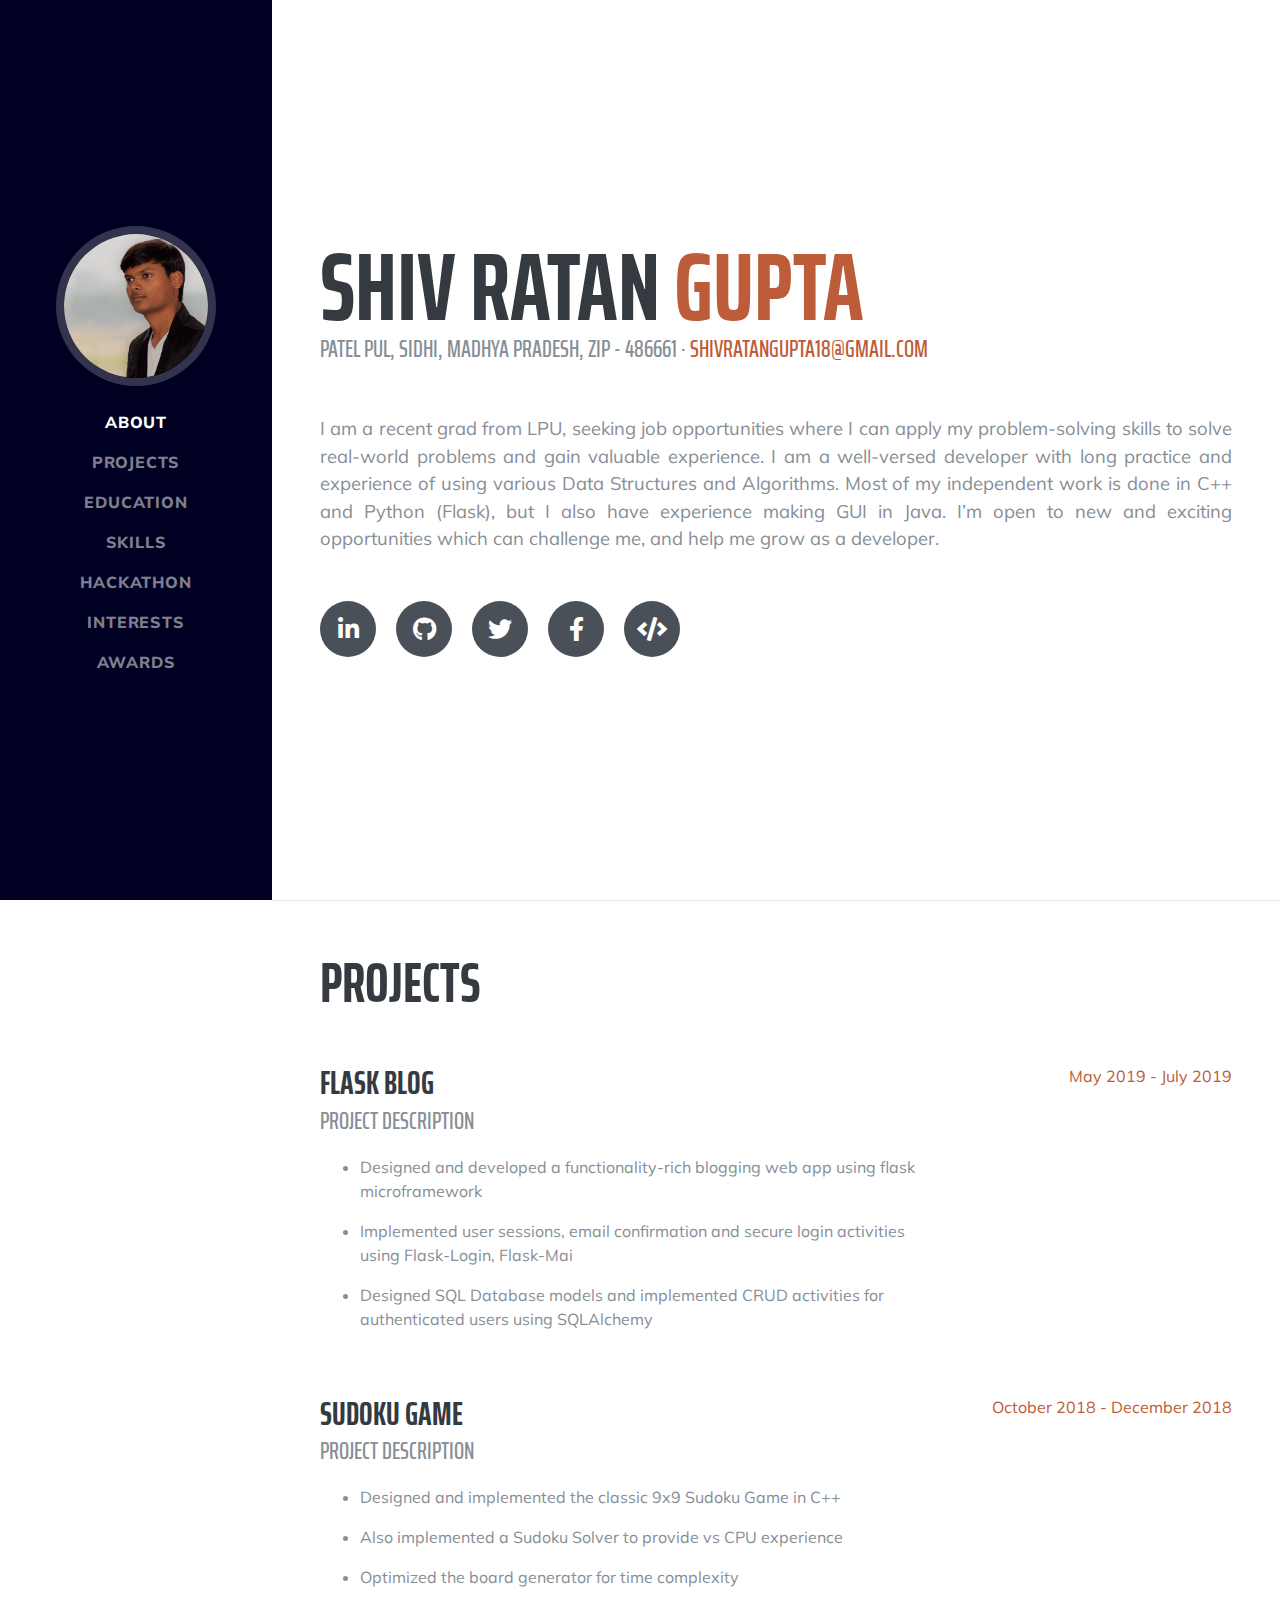
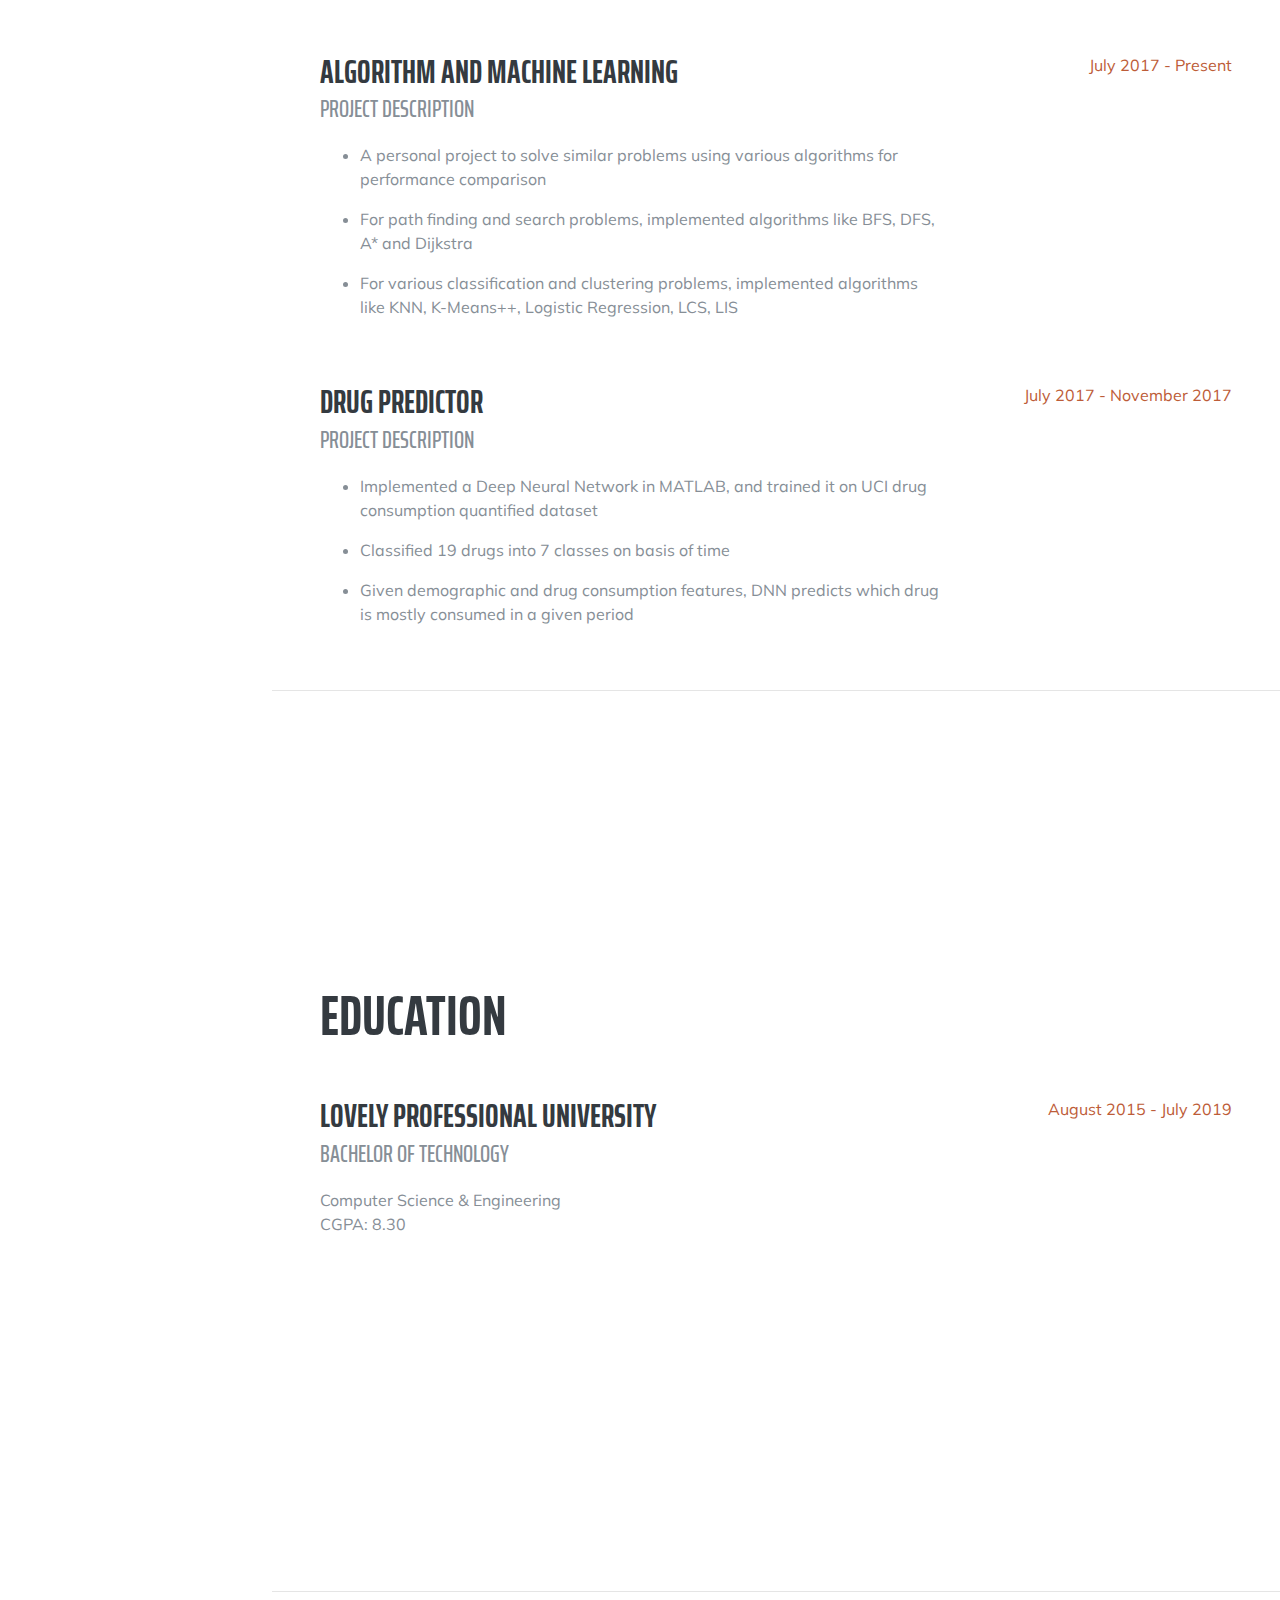
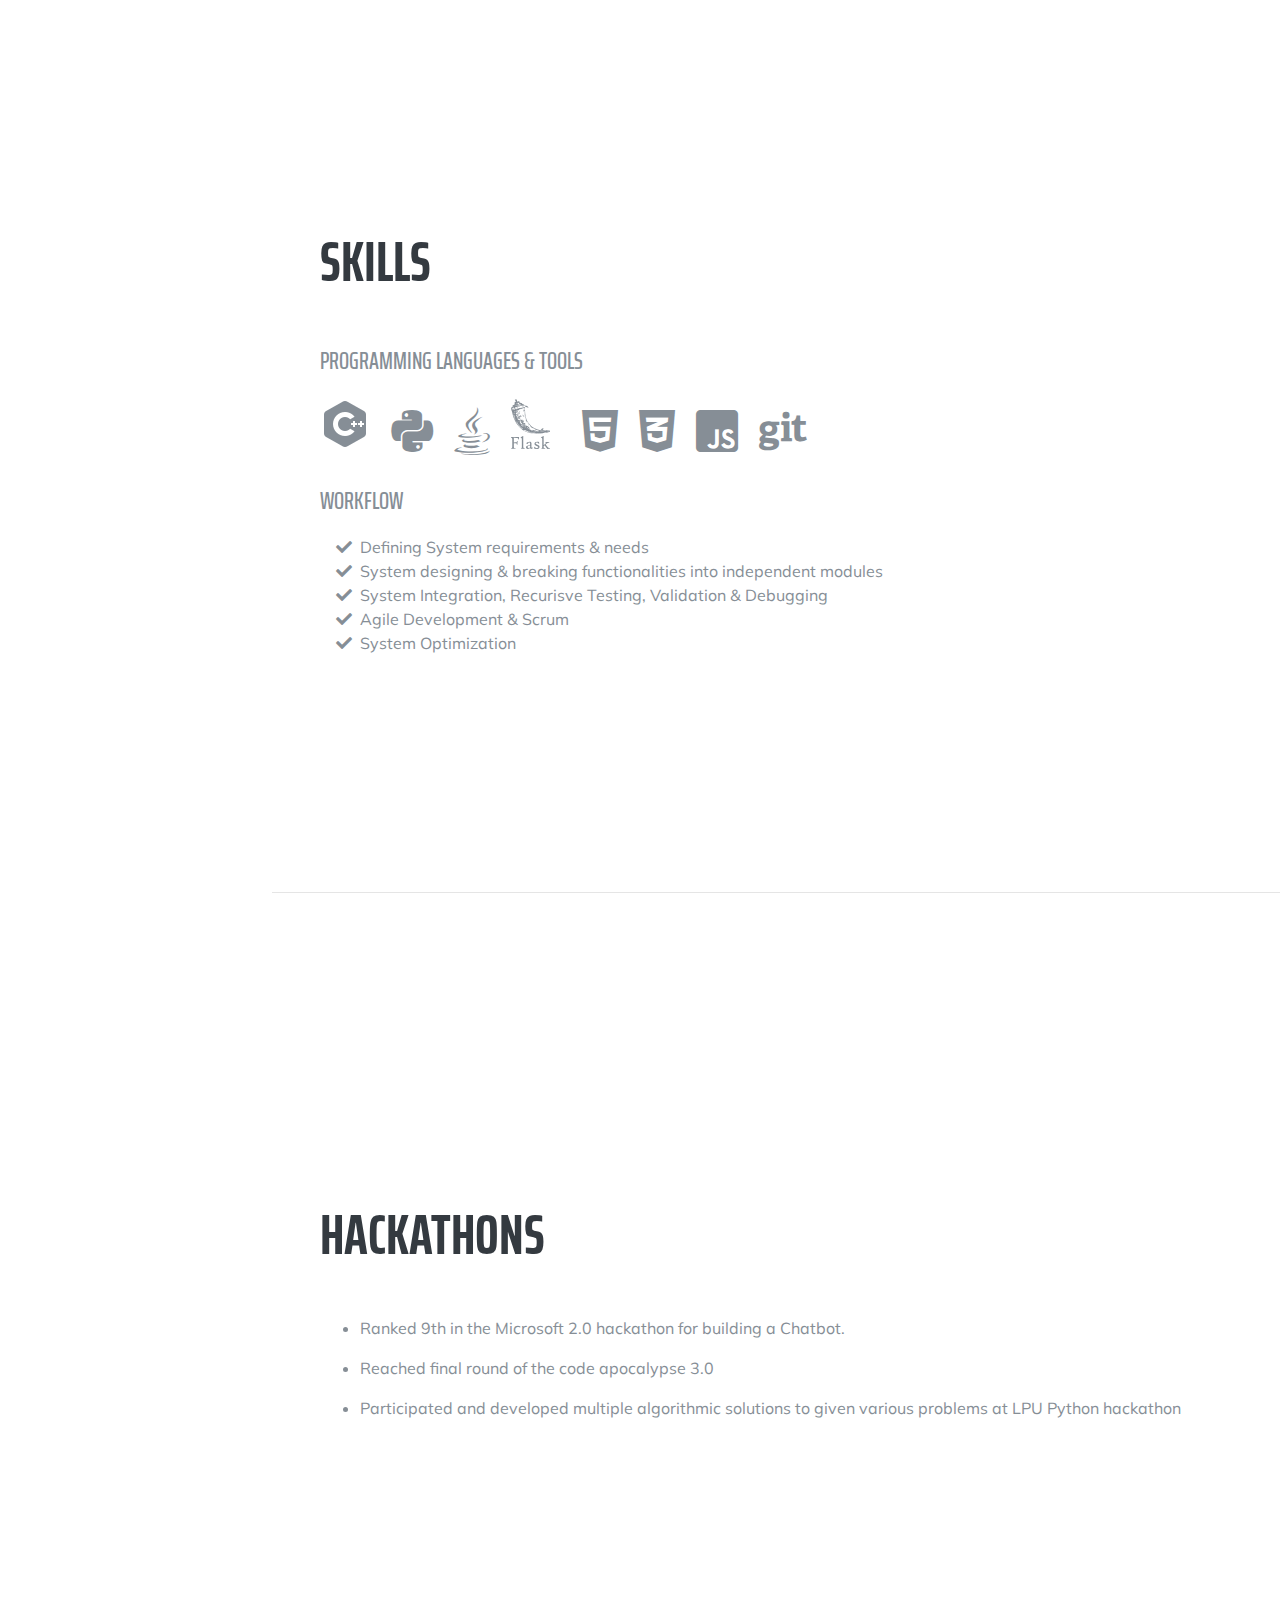
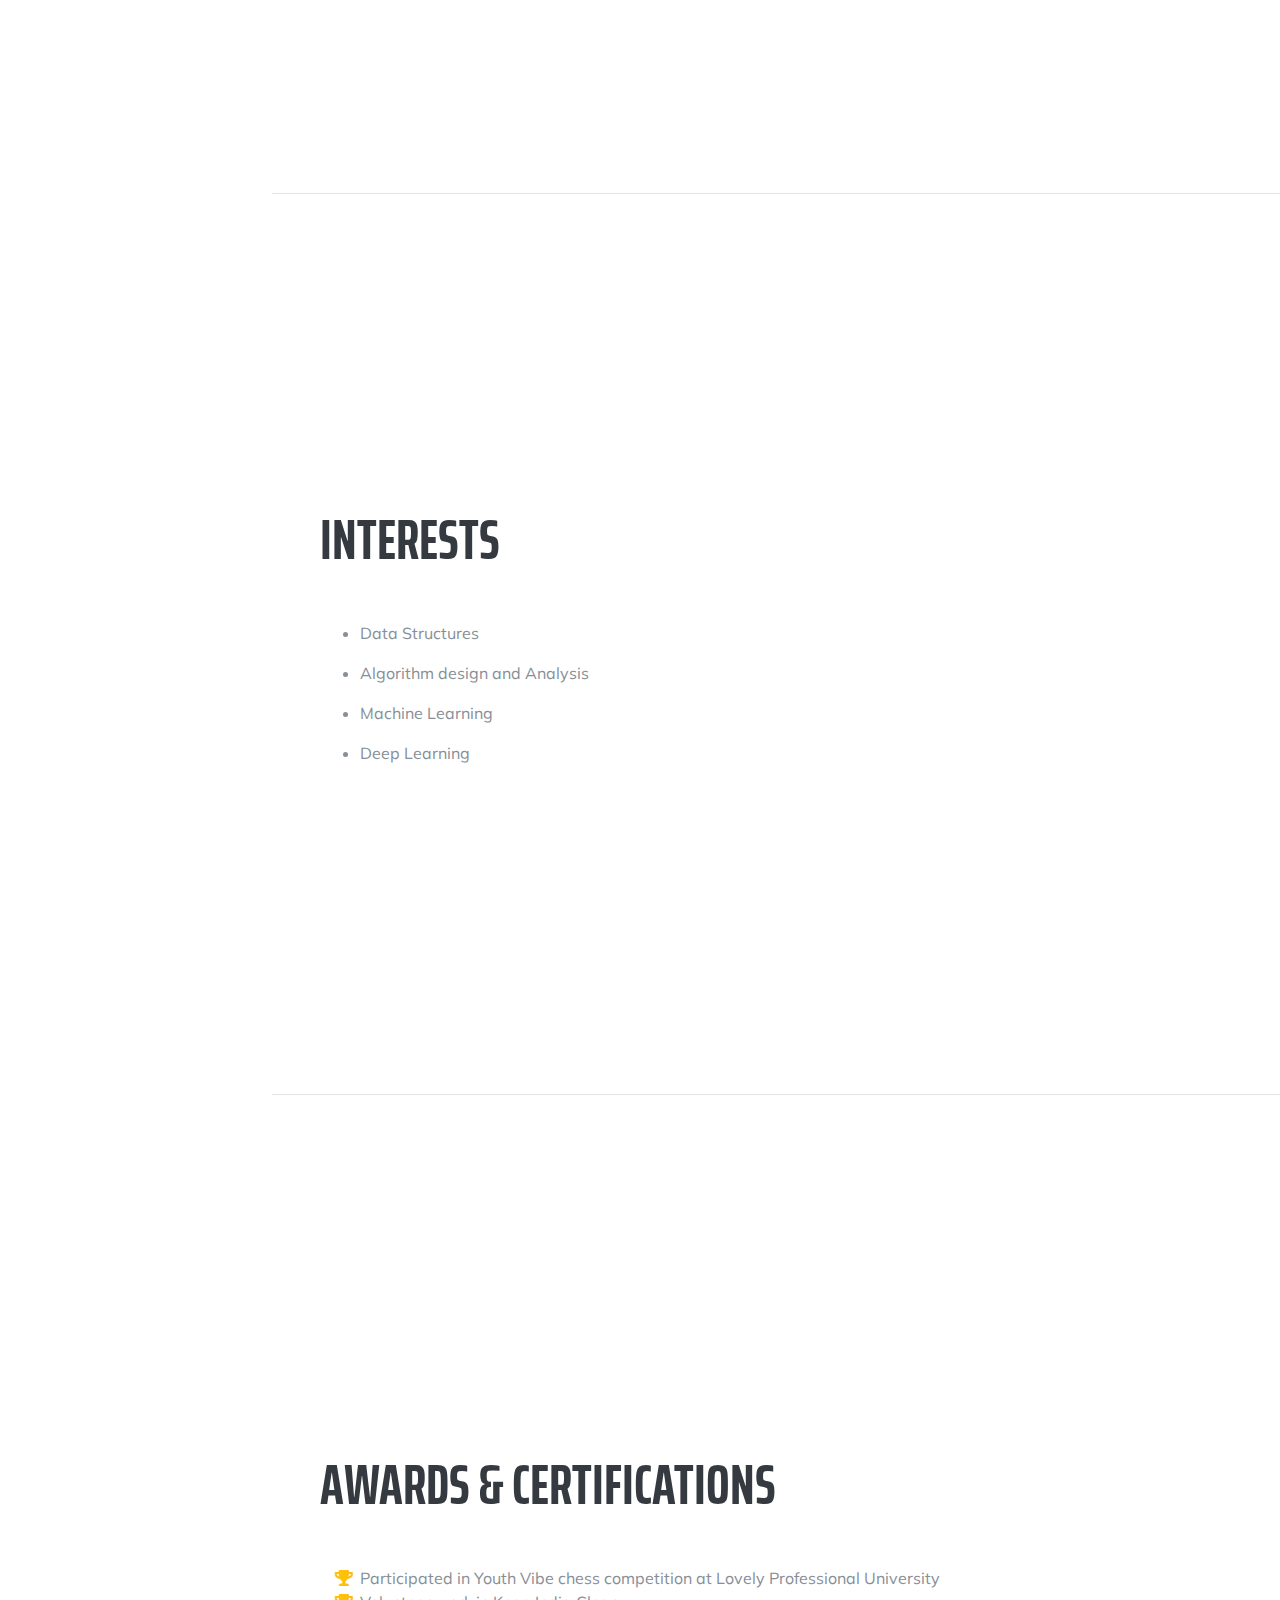
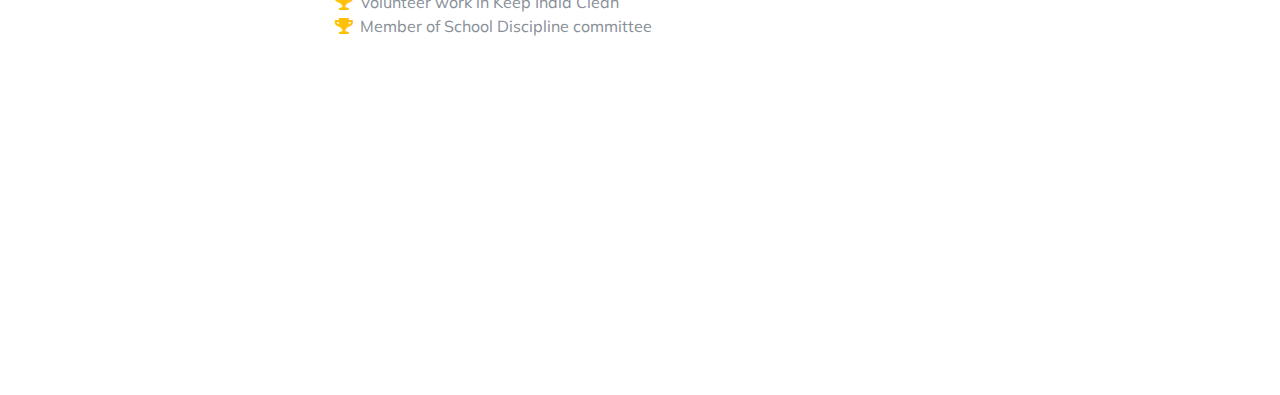
==== commit 159099cd: "update color and content" ====
--- a/index.html
+++ b/index.html
@@ -8,7 +8,7 @@
   <meta name="description" content="">
   <meta name="author" content="">
 
-  <title>Resume - Start Bootstrap Theme</title>
+  <title>Resume - Shiv R Gupta</title>
 
   <!-- Bootstrap core CSS -->
   <link href="vendor/bootstrap/css/bootstrap.min.css" rel="stylesheet">
@@ -27,7 +27,7 @@
 
   <nav class="navbar navbar-expand-lg navbar-dark bg-primary fixed-top" id="sideNav">
     <a class="navbar-brand js-scroll-trigger" href="#page-top">
-      <span class="d-block d-lg-none">Clarence Taylor</span>
+      <span class="d-block d-lg-none">Shiv R Gupta</span>
       <span class="d-none d-lg-block">
         <img class="img-fluid img-profile rounded-circle mx-auto mb-2" src="img/profile.jpg" alt="">
       </span>
@@ -72,7 +72,9 @@
         <div class="subheading mb-5">Patel Pul, Sidhi, Madhya Pradesh, ZIP - 486661 ·
           <a href="mailto:shivratangupta18@gmail.com">shivratangupta18@gmail.com</a>
         </div>
-        <p class="lead mb-5">I am experienced in leveraging agile frameworks to provide a robust synopsis for high level overviews. Iterative approaches to corporate strategy foster collaborative thinking to further the overall value proposition.</p>
+        <p class="lead mb-5 text-justify">I am a recent grad from LPU, seeking job opportunities where I can apply my problem-solving skills to solve real-world problems and gain valuable experience. I am a well-versed developer with long practice and experience of using various Data Structures and Algorithms. Most of my independent work is done in C++ and Python (Flask), but I also have experience making GUI in Java.
+
+        I’m open to new and exciting opportunities which can challenge me, and help me grow as a developer.</p>
         <div class="social-icons">
           <a href="https://www.linkedin.com/in/shiv-ratan-gupta/" target="_blank">
             <i class="fab fa-linkedin-in"></i>
@@ -85,6 +87,9 @@
           </a>
           <a href="https://www.facebook.com/shivratangupta18" target="_blank">
             <i class="fab fa-facebook-f"></i>
+          </a>
+          <a href="https://www.interviewbit.com/profile/reyaan" target="_blank">
+            <i class="fas fa-code"></i>
           </a>
         </div>
       </div>
@@ -174,7 +179,7 @@
             <p>CGPA: 8.30</p>
           </div>
           <div class="resume-date text-md-right">
-            <span class="text-primary">August 2015 - July 2016</span>
+            <span class="text-primary">August 2015 - July 2019</span>
           </div>
         </div>
       </div>
@@ -189,6 +194,18 @@
         <div class="subheading mb-3">Programming Languages &amp; Tools</div>
         <ul class="list-inline dev-icons">
           <li class="list-inline-item">
+            <i><div class="hover_change"></div></i>
+          </li>
+          <li class="list-inline-item">
+            <i class="fab fa-python"></i>
+          </li>
+          <li class="list-inline-item">
+            <i class="fab fa-java"></i>
+          </li>
+          <li class="list-inline-item">
+            <i><div class="hover_change_flask"></div></i>
+          </li>
+          <li class="list-inline-item">
             <i class="fab fa-html5"></i>
           </li>
           <li class="list-inline-item">
@@ -198,19 +215,7 @@
             <i class="fab fa-js-square"></i>
           </li>
           <li class="list-inline-item">
-            <i class="fab fa-java"></i>
-          </li>
-          <li class="list-inline-item">
-            <i class="fab fa-python"></i>
-          </li>
-          <li class="list-inline-item">
             <i class="fab fa-git"></i>
-          </li>
-          <li class="list-inline-item">
-            <i><div class="hover_change"></div></i>
-          </li>
-          <li class="list-inline-item">
-            <i><div class="hover_change_flask"></div></i>
           </li>
         </ul>
 
@@ -218,25 +223,32 @@
         <ul class="fa-ul mb-0">
           <li>
             <i class="fa-li fa fa-check"></i>
-            Mobile-First, Responsive Design</li>
-          <li>
-            <i class="fa-li fa fa-check"></i>
-            Cross Browser Testing &amp; Debugging</li>
-          <li>
-            <i class="fa-li fa fa-check"></i>
-            Cross Functional Teams</li>
-          <li>
-            <i class="fa-li fa fa-check"></i>
-            Agile Development &amp; Scrum</li>
+            Defining System requirements &amp; needs</li>
+          <li>
+            <i class="fa-li fa fa-check"></i>
+            System designing &amp; breaking functionalities into independent modules
+          </li>
+          <li>
+            <i class="fa-li fa fa-check"></i>
+            System Integration,  Recurisve Testing, Validation &amp; Debugging 
+          </li>
+          <li>
+            <i class="fa-li fa fa-check"></i>
+            Agile Development &amp; Scrum
+          </li>
+          <li>
+            <i class="fa-li fa fa-check"></i>
+            System Optimization
+          </li>
         </ul>
       </div>
     </section>
 
     <hr class="m-0">
 
-    <section class="resume-section p-3 p-lg-5 d-flex justify-content-center" id="hackathon">
-      <div class="w-100">
-        <h2 class="mb-5">Hackathon</h2>
+    <section class="resume-section p-3 p-lg-5 d-flex align-items-center" id="hackathon">
+      <div class="w-100">
+        <h2 class="mb-5">Hackathons</h2>
 
         <div class="resume-item d-flex flex-column flex-md-row justify-content-between mb-5">
           <div class="resume-content">
@@ -251,6 +263,7 @@
       </div>
 
     </section>
+
     <hr class="m-0">
 
     <section class="resume-section p-3 p-lg-5 d-flex align-items-center" id="interests">
--- a/css/resume.min.css
+++ b/css/resume.min.css
@@ -2,4 +2,4 @@
  * Start Bootstrap - Resume v5.0.7 (https://startbootstrap.com/template-overviews/resume)
  * Copyright 2013-2019 Start Bootstrap
  * Licensed under MIT (https://github.com/BlackrockDigital/startbootstrap-resume/blob/master/LICENSE)
- */body{font-family:Muli,-apple-system,BlinkMacSystemFont,'Segoe UI',Roboto,'Helvetica Neue',Arial,sans-serif,'Apple Color Emoji','Segoe UI Emoji','Segoe UI Symbol','Noto Color Emoji';padding-top:54px;color:#868e96}@media (min-width:992px){body{padding-top:0;padding-left:17rem}}h1,h2,h3,h4,h5,h6{font-family:'Saira Extra Condensed',-apple-system,BlinkMacSystemFont,'Segoe UI',Roboto,'Helvetica Neue',Arial,sans-serif,'Apple Color Emoji','Segoe UI Emoji','Segoe UI Symbol','Noto Color Emoji';font-weight:700;text-transform:uppercase;color:#343a40}h1{font-size:6rem;line-height:5.5rem}h2{font-size:3.5rem}h3{font-size:2rem}p.lead{font-size:1.15rem;font-weight:400}.subheading{text-transform:uppercase;font-weight:500;font-family:'Saira Extra Condensed',-apple-system,BlinkMacSystemFont,'Segoe UI',Roboto,'Helvetica Neue',Arial,sans-serif,'Apple Color Emoji','Segoe UI Emoji','Segoe UI Symbol','Noto Color Emoji';font-size:1.5rem}.social-icons a{display:inline-block;height:3.5rem;width:3.5rem;background-color:#495057;color:#fff!important;border-radius:100%;text-align:center;font-size:1.5rem;line-height:3.5rem;margin-right:1rem}.social-icons a:last-child{margin-right:0}.social-icons a:hover{background-color:#bd5d38}.dev-icons{font-size:3rem}.dev-icons .list-inline-item i:hover{color:#bd5d38}#sideNav .navbar-nav .nav-item .nav-link{font-weight:800;letter-spacing:.05rem;text-transform:uppercase}#sideNav .navbar-toggler:focus{outline-color:#d48a6e}@media (min-width:992px){#sideNav{text-align:center;position:fixed;top:0;left:0;display:-webkit-box;display:-ms-flexbox;display:flex;-webkit-box-orient:vertical;-webkit-box-direction:normal;-ms-flex-direction:column;flex-direction:column;width:17rem;height:100vh}#sideNav .navbar-brand{display:-webkit-box;display:-ms-flexbox;display:flex;margin:auto auto 0;padding:.5rem}#sideNav .navbar-brand .img-profile{max-width:10rem;max-height:10rem;border:.5rem solid rgba(255,255,255,.2)}#sideNav .navbar-collapse{display:-webkit-box;display:-ms-flexbox;display:flex;-webkit-box-align:start;-ms-flex-align:start;align-items:flex-start;-webkit-box-flex:0;-ms-flex-positive:0;flex-grow:0;width:100%;margin-bottom:auto}#sideNav .navbar-collapse .navbar-nav{-webkit-box-orient:vertical;-webkit-box-direction:normal;-ms-flex-direction:column;flex-direction:column;width:100%}#sideNav .navbar-collapse .navbar-nav .nav-item{display:block}#sideNav .navbar-collapse .navbar-nav .nav-item .nav-link{display:block}}section.resume-section{padding-top:5rem!important;padding-bottom:5rem!important;max-width:75rem}section.resume-section .resume-item .resume-date{min-width:none}@media (min-width:768px){section.resume-section{min-height:100vh}section.resume-section .resume-item .resume-date{min-width:18rem}}@media (min-width:992px){section.resume-section{padding-top:3rem!important;padding-bottom:3rem!important}}.bg-primary{background-color:#bd5d38!important}.text-primary{color:#bd5d38!important}a{color:#bd5d38}a:active,a:focus,a:hover{color:#824027}.hover_change{background: url("base.png") no-repeat;width: 50px;height: 50px}.hover_change:hover{background: url("hover.png") no-repeat;}.hover_change_flask{background: url("flask_base.svg") no-repeat;width: 50px;height: 50px;}.hover_change_flask:hover{background: url("flask_hover.svg") no-repeat;}+ */body{font-family:Muli,-apple-system,BlinkMacSystemFont,'Segoe UI',Roboto,'Helvetica Neue',Arial,sans-serif,'Apple Color Emoji','Segoe UI Emoji','Segoe UI Symbol','Noto Color Emoji';padding-top:54px;color:#868e96}@media (min-width:992px){body{padding-top:0;padding-left:17rem}}h1,h2,h3,h4,h5,h6{font-family:'Saira Extra Condensed',-apple-system,BlinkMacSystemFont,'Segoe UI',Roboto,'Helvetica Neue',Arial,sans-serif,'Apple Color Emoji','Segoe UI Emoji','Segoe UI Symbol','Noto Color Emoji';font-weight:700;text-transform:uppercase;color:#343a40}h1{font-size:6rem;line-height:5.5rem}h2{font-size:3.5rem}h3{font-size:2rem}p.lead{font-size:1.15rem;font-weight:400}.subheading{text-transform:uppercase;font-weight:500;font-family:'Saira Extra Condensed',-apple-system,BlinkMacSystemFont,'Segoe UI',Roboto,'Helvetica Neue',Arial,sans-serif,'Apple Color Emoji','Segoe UI Emoji','Segoe UI Symbol','Noto Color Emoji';font-size:1.5rem}.social-icons a{display:inline-block;height:3.5rem;width:3.5rem;background-color:#495057;color:#fff!important;border-radius:100%;text-align:center;font-size:1.5rem;line-height:3.5rem;margin-right:1rem}.social-icons a:last-child{margin-right:0}.social-icons a:hover{background-color:#bd5c38}.dev-icons{font-size:3rem}.dev-icons .list-inline-item i:hover{color:#bd5c38}#sideNav .navbar-nav .nav-item .nav-link{font-weight:800;letter-spacing:.05rem;text-transform:uppercase}#sideNav .navbar-toggler:focus{outline-color:#d48a6e}@media (min-width:992px){#sideNav{text-align:center;position:fixed;top:0;left:0;display:-webkit-box;display:-ms-flexbox;display:flex;-webkit-box-orient:vertical;-webkit-box-direction:normal;-ms-flex-direction:column;flex-direction:column;width:17rem;height:100vh}#sideNav .navbar-brand{display:-webkit-box;display:-ms-flexbox;display:flex;margin:auto auto 0;padding:.5rem}#sideNav .navbar-brand .img-profile{max-width:10rem;max-height:10rem;border:.5rem solid rgba(255,255,255,.2)}#sideNav .navbar-collapse{display:-webkit-box;display:-ms-flexbox;display:flex;-webkit-box-align:start;-ms-flex-align:start;align-items:flex-start;-webkit-box-flex:0;-ms-flex-positive:0;flex-grow:0;width:100%;margin-bottom:auto}#sideNav .navbar-collapse .navbar-nav{-webkit-box-orient:vertical;-webkit-box-direction:normal;-ms-flex-direction:column;flex-direction:column;width:100%}#sideNav .navbar-collapse .navbar-nav .nav-item{display:block}#sideNav .navbar-collapse .navbar-nav .nav-item .nav-link{display:block}}section.resume-section{padding-top:5rem!important;padding-bottom:5rem!important;max-width:75rem}section.resume-section .resume-item .resume-date{min-width:none}@media (min-width:768px){section.resume-section{min-height:100vh}section.resume-section .resume-item .resume-date{min-width:18rem}}@media (min-width:992px){section.resume-section{padding-top:3rem!important;padding-bottom:3rem!important}}.bg-primary{background-color:#002!important}.text-primary{color:#bd5c38!important}a{color:#bd5c38}a:active,a:focus,a:hover{color:#824027}.hover_change{background: url("base.png") no-repeat;width: 50px;height: 50px}.hover_change:hover{background: url("hover.png") no-repeat;}.hover_change_flask{background: url("flask_base.svg") no-repeat;width: 50px;height: 50px;}.hover_change_flask:hover{background: url("flask_hover.svg") no-repeat;}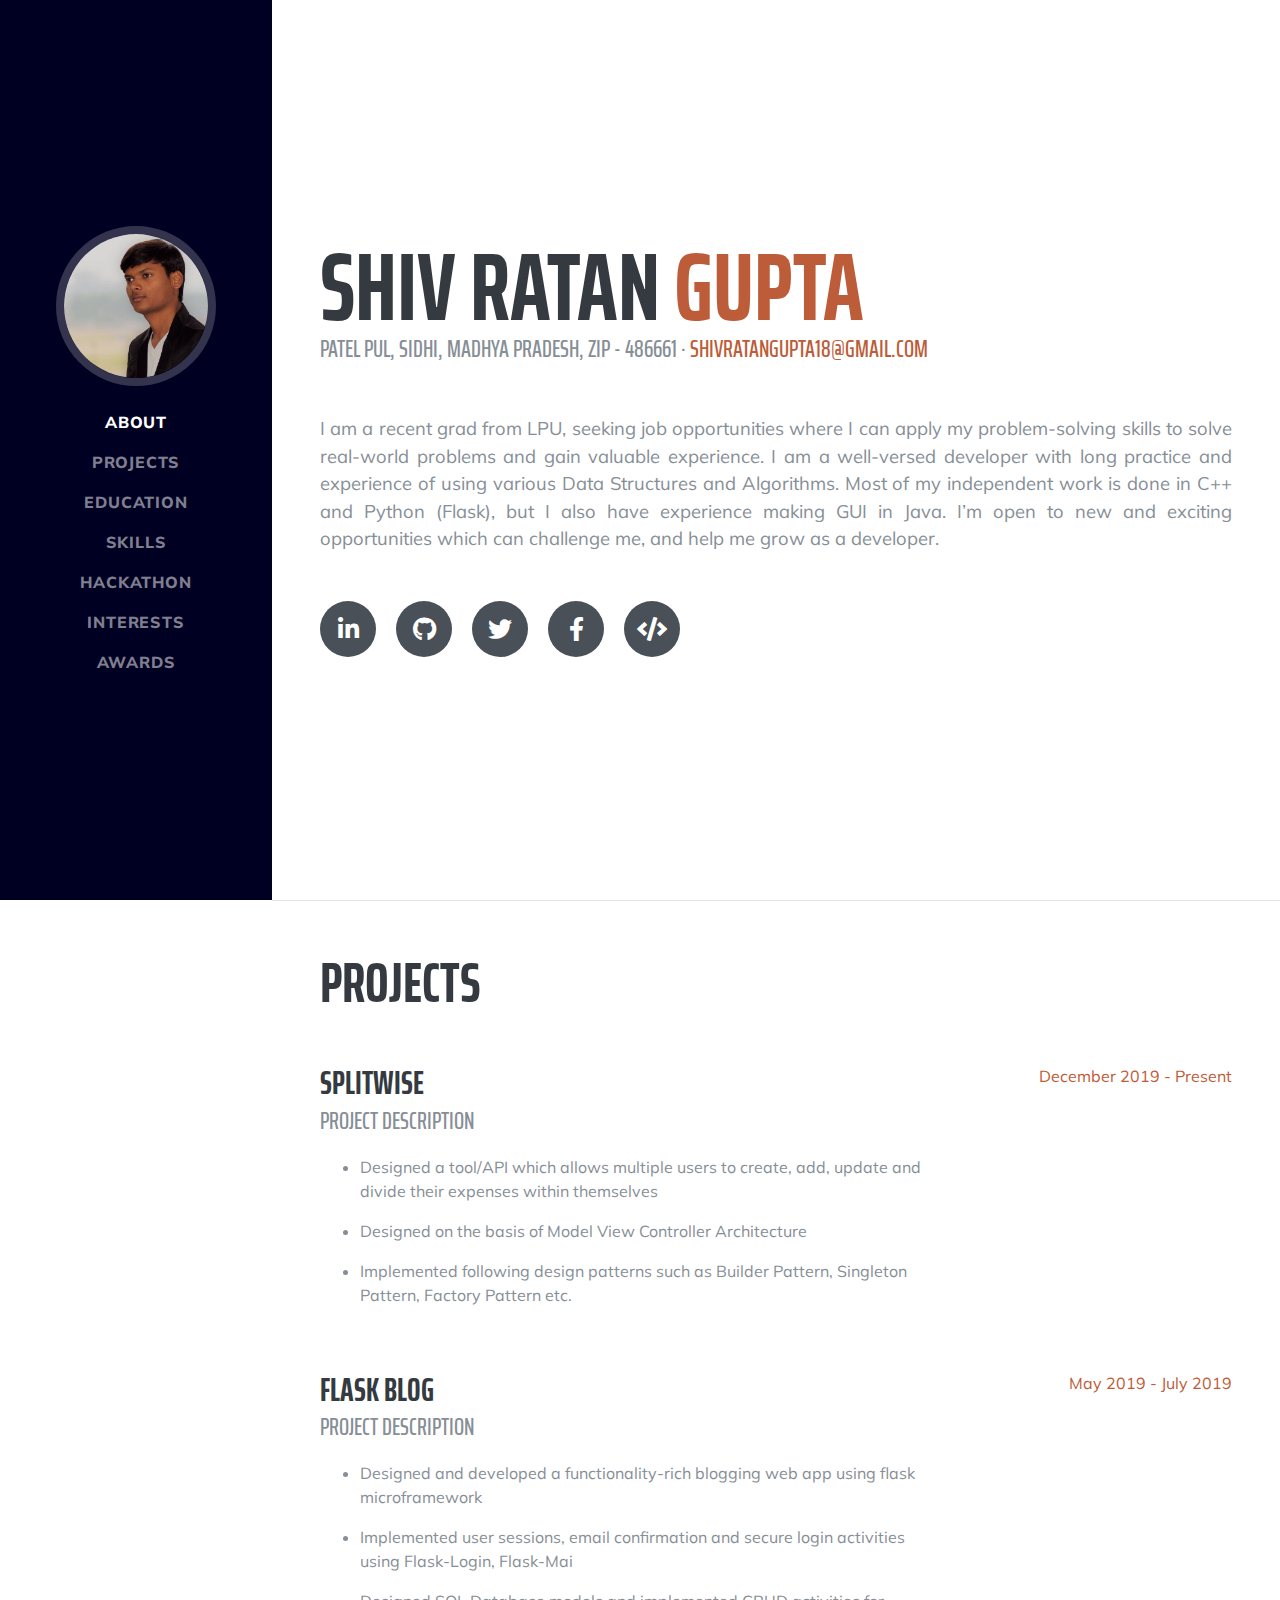
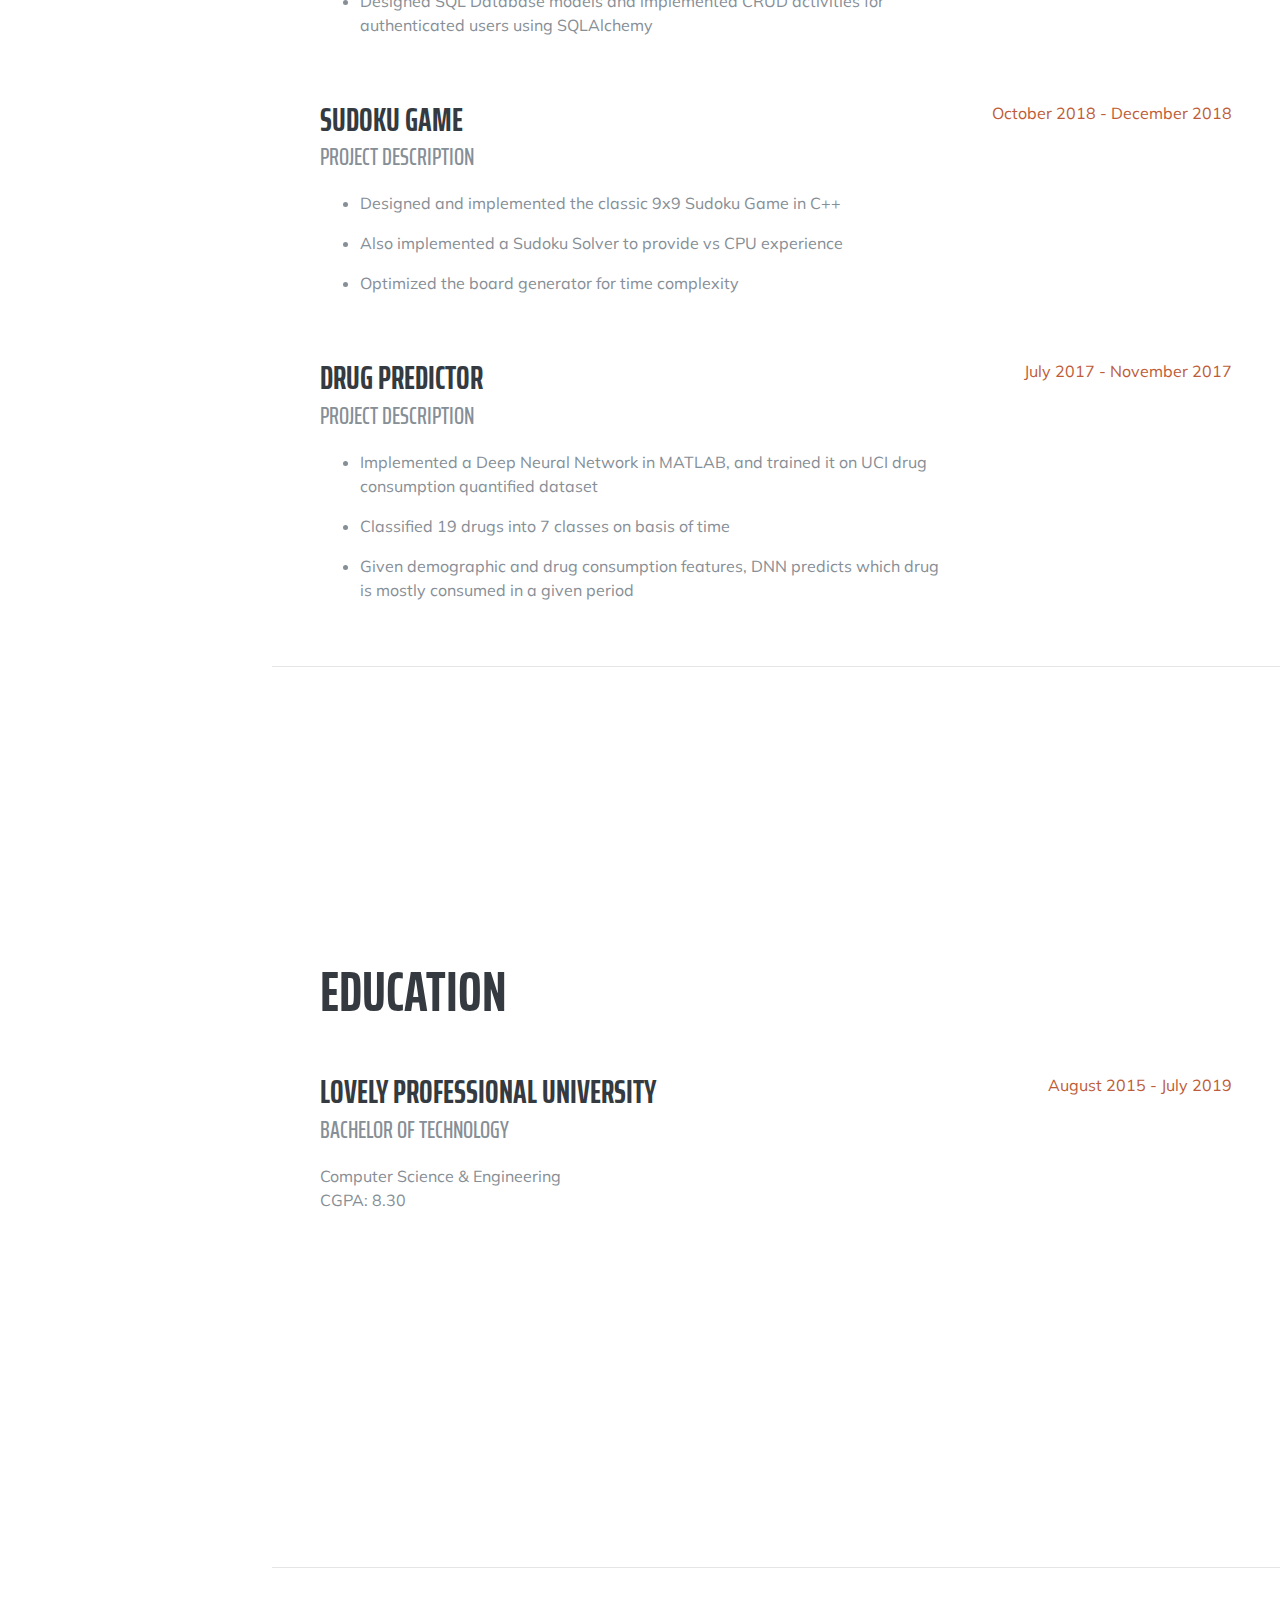
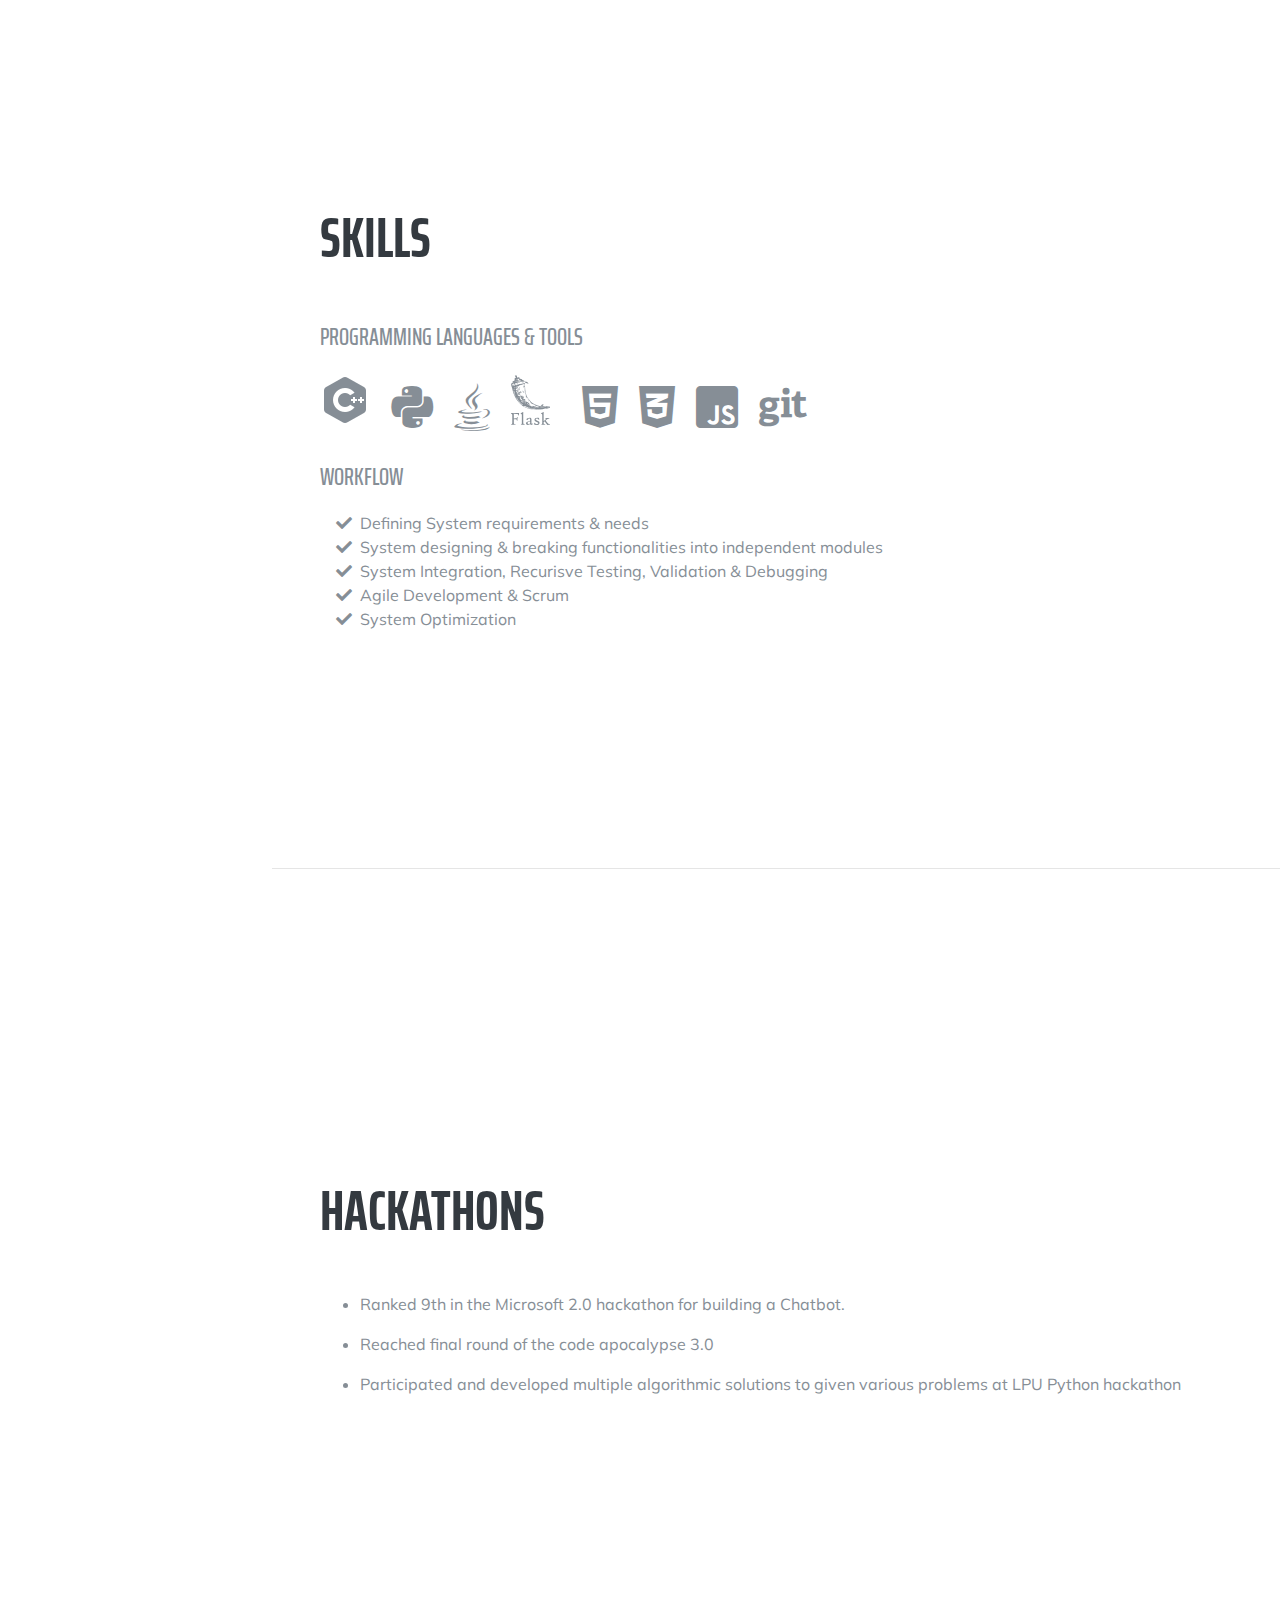
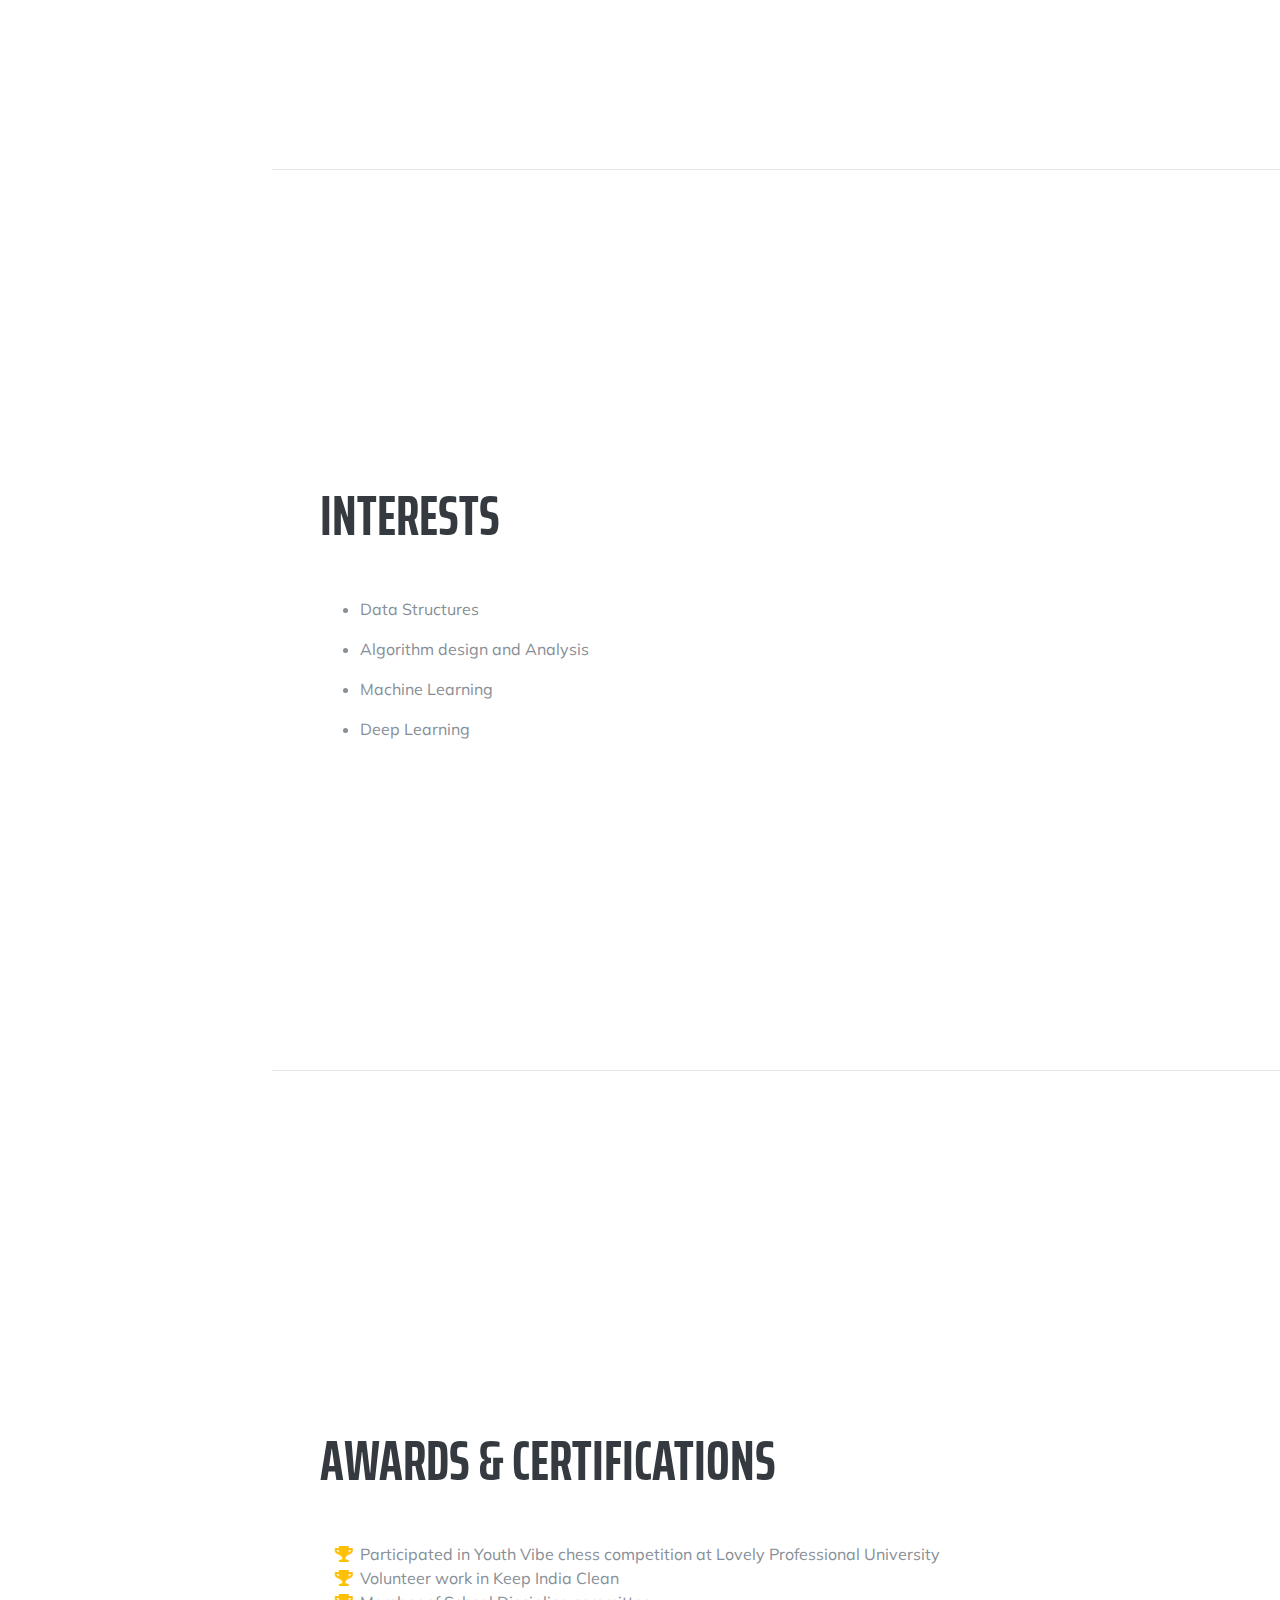
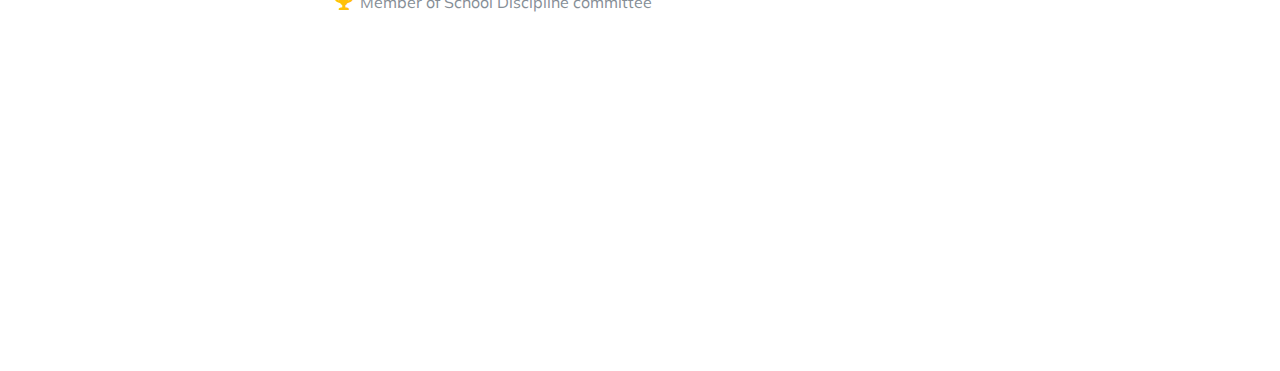
==== commit 3c67713f: "new project updated" ====
--- a/index.html
+++ b/index.html
@@ -103,6 +103,23 @@
 
         <div class="resume-item d-flex flex-column flex-md-row justify-content-between mb-5">
           <div class="resume-content">
+            <h3 class="mb-0">Splitwise</h3>
+            <div class="subheading mb-3">Project Description</div>
+            <ul>
+              <li><p>Designed a tool/API which allows multiple users to create, add, update
+and divide their expenses within themselves</p></li>
+              <li><p>Designed on the basis of Model View Controller Architecture</p></li>
+              <li><p>Implemented following design patterns such as Builder Pattern, Singleton
+Pattern, Factory Pattern etc.</p></li>
+            </ul>
+          </div>
+          <div class="resume-date text-md-right">
+            <span class="text-primary">December 2019 - Present</span>
+          </div>
+        </div>
+
+        <div class="resume-item d-flex flex-column flex-md-row justify-content-between mb-5">
+          <div class="resume-content">
             <h3 class="mb-0">Flask Blog</h3>
             <div class="subheading mb-3">Project Description</div>
             <ul>
@@ -128,21 +145,6 @@
           </div>
           <div class="resume-date text-md-right">
             <span class="text-primary">October 2018 - December 2018</span>
-          </div>
-        </div>
-
-        <div class="resume-item d-flex flex-column flex-md-row justify-content-between mb-5">
-          <div class="resume-content">
-            <h3 class="mb-0">Algorithm and Machine Learning</h3>
-            <div class="subheading mb-3">Project Description</div>
-            <ul>
-              <li><p>A personal project to solve similar problems using various algorithms for performance comparison</p></li>
-              <li><p>For path finding and search problems, implemented algorithms like BFS, DFS, A* and Dijkstra</p></li>
-              <li><p>For various classification and clustering problems, implemented algorithms like KNN, K-Means++, Logistic Regression, LCS,  LIS</p></li>
-            </ul>
-          </div>
-          <div class="resume-date text-md-right">
-            <span class="text-primary">July 2017 - Present</span>
           </div>
         </div>
 
